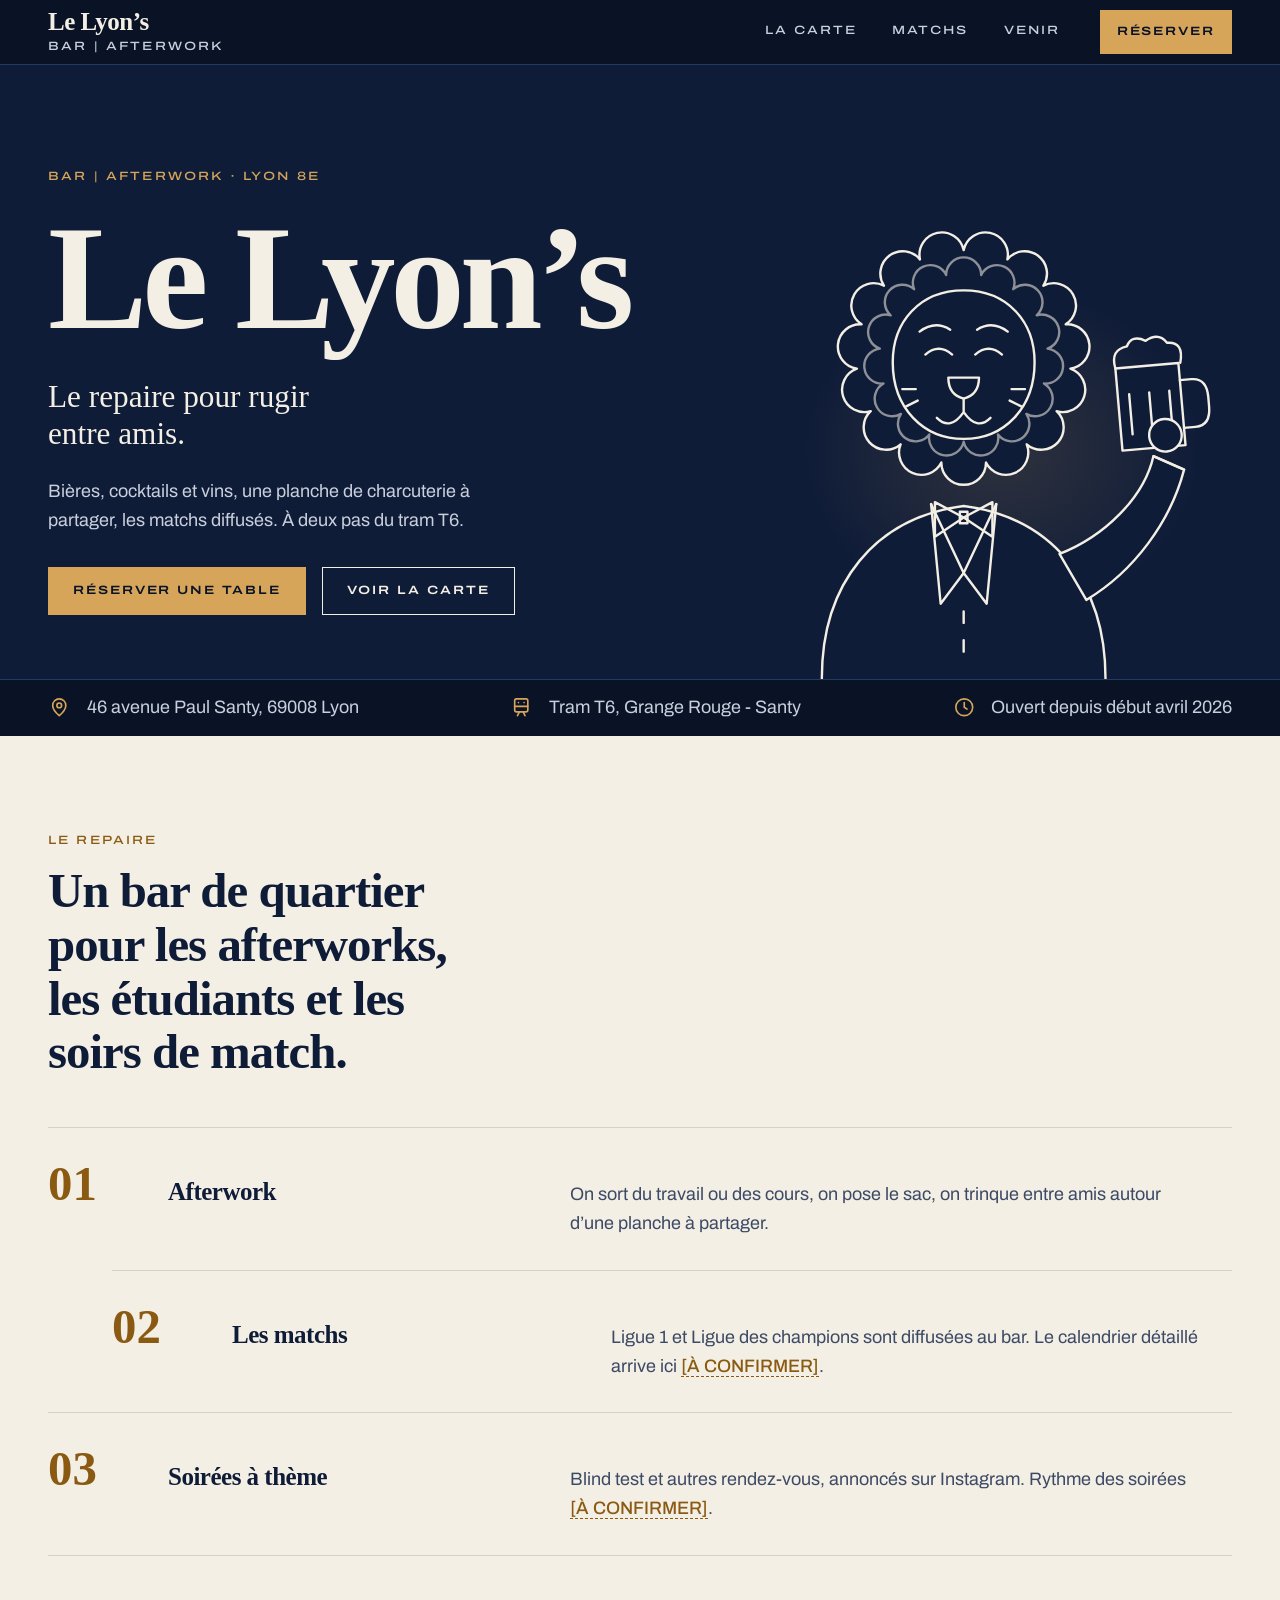
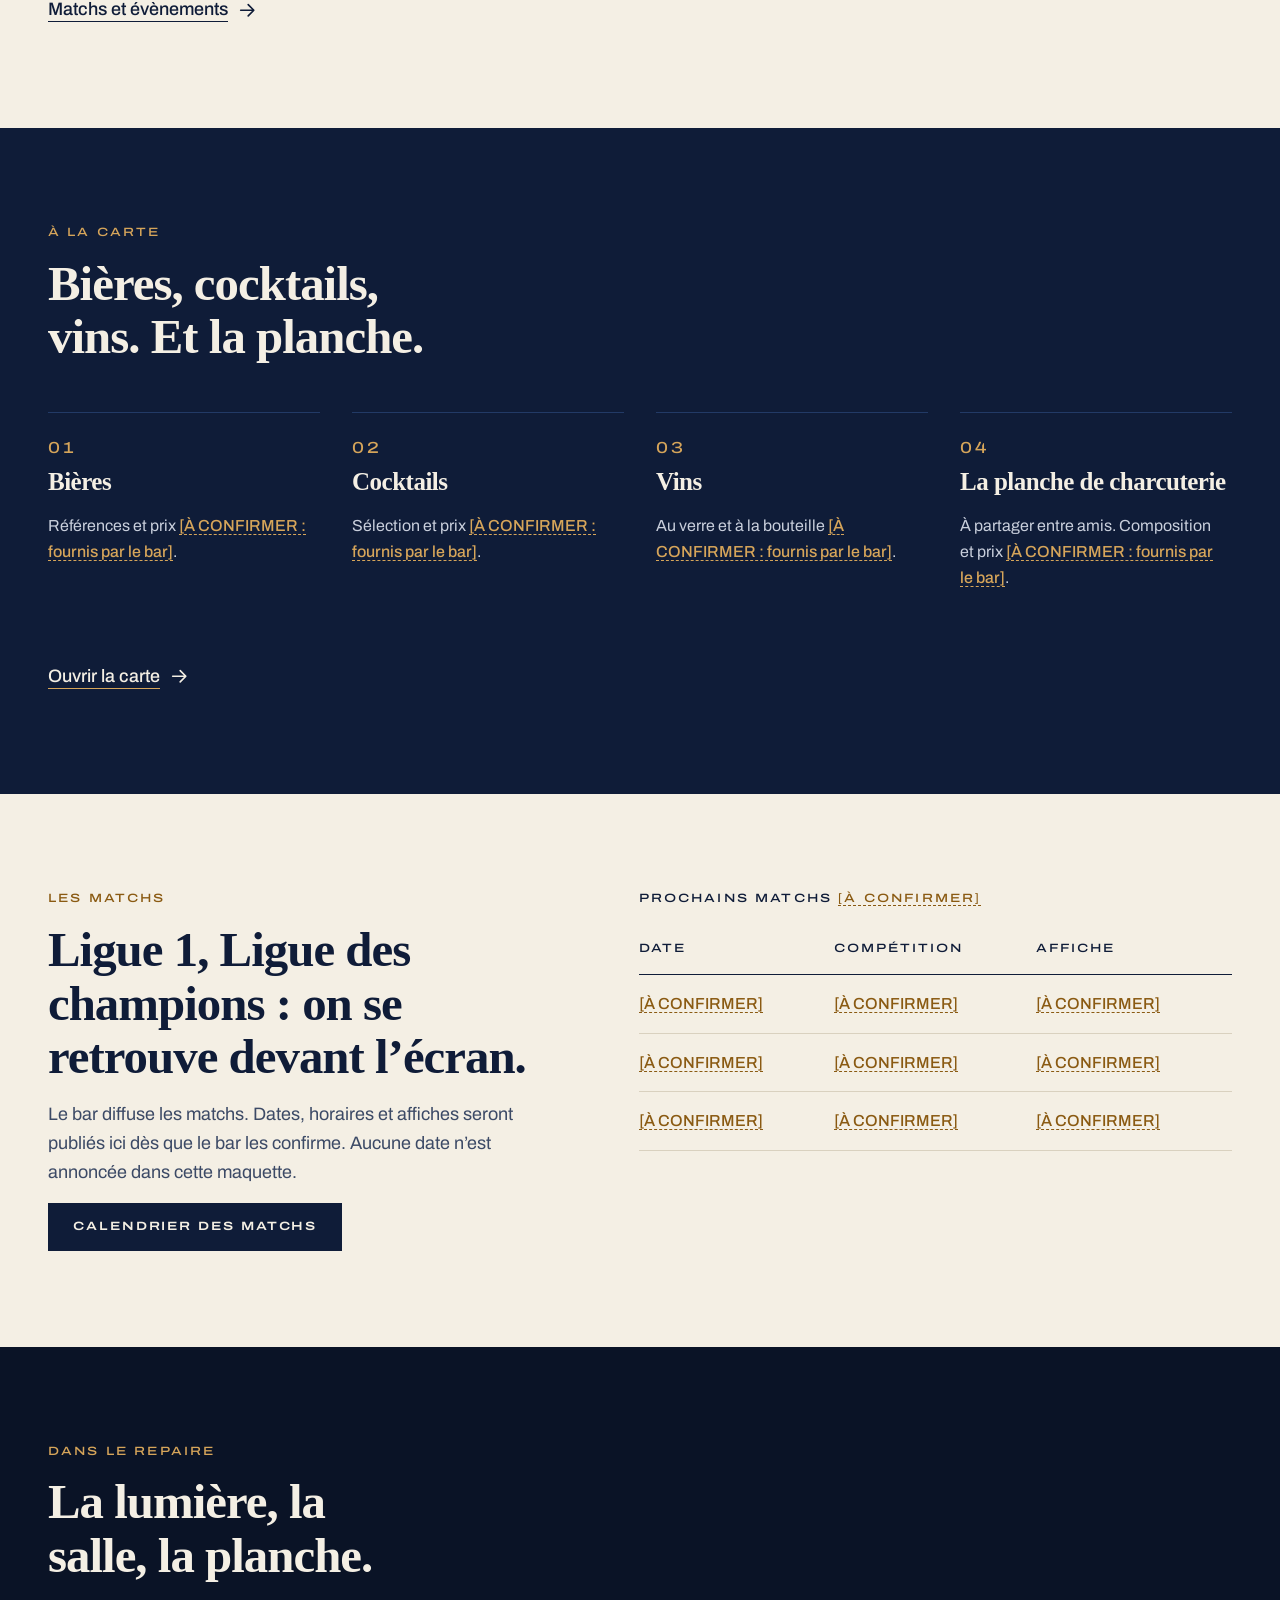
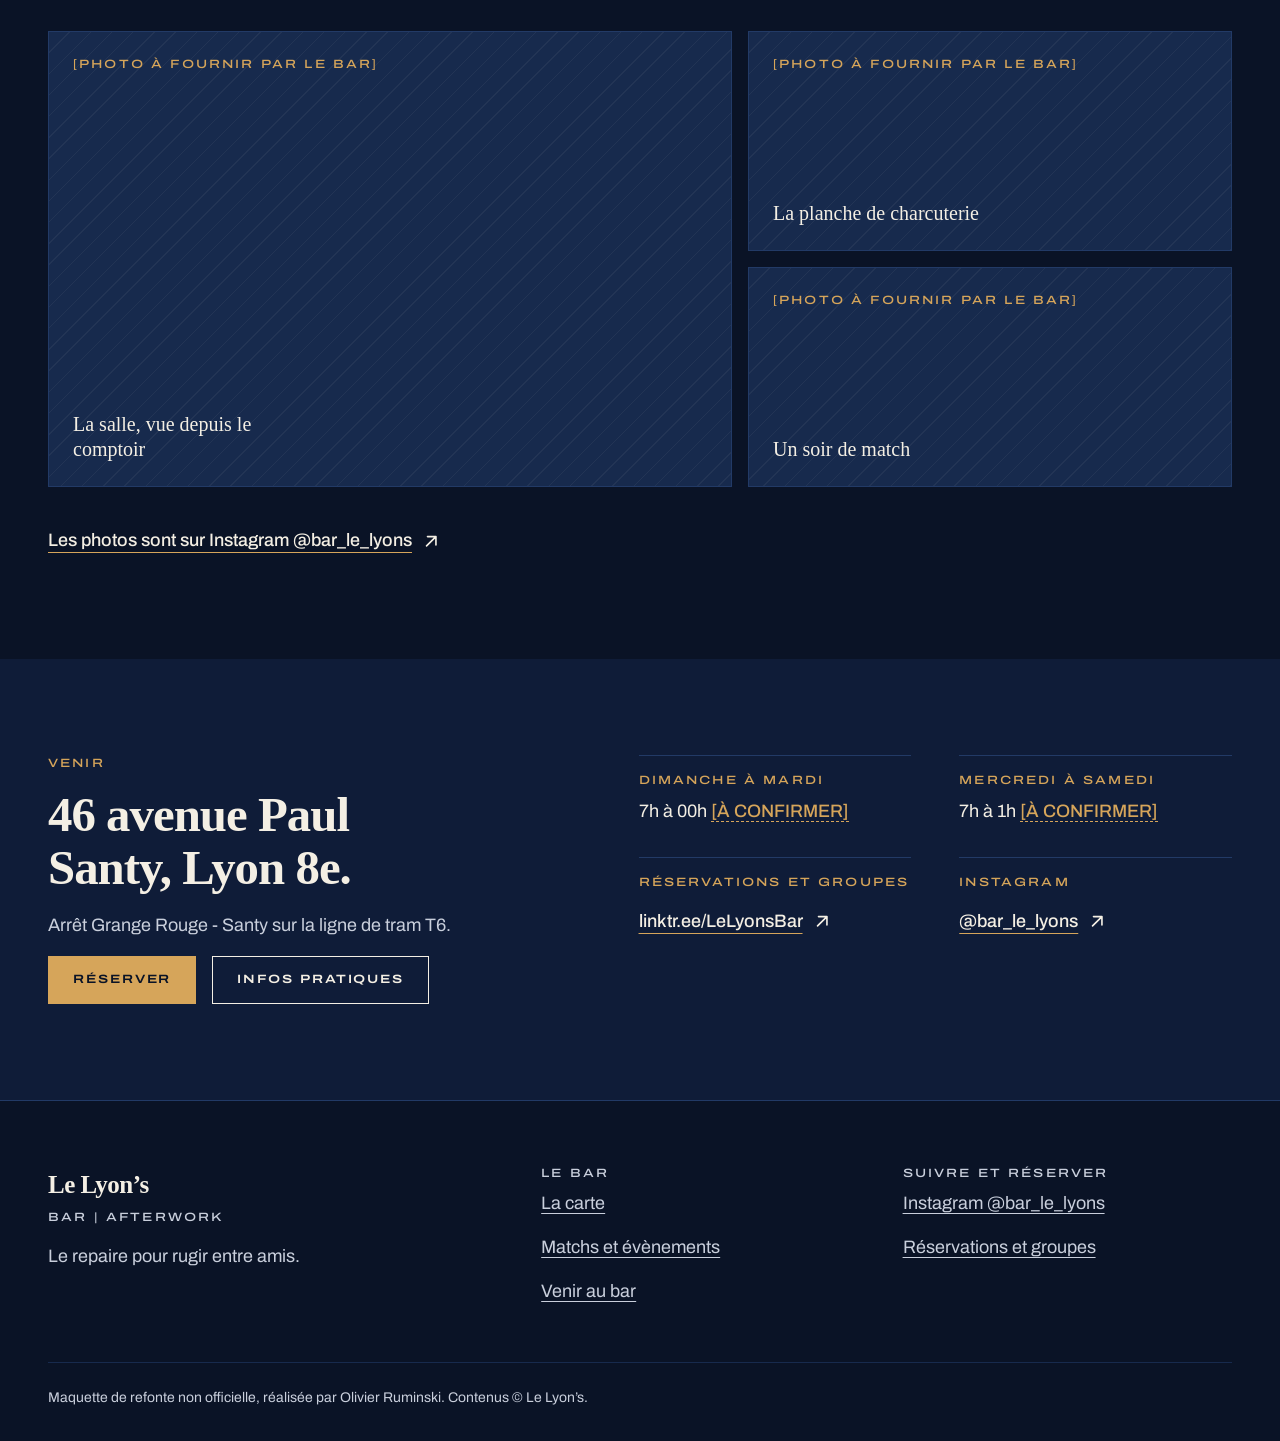
==== lelyons/index.html @ 138682af "Maquettes de refonte: Super7 et Le Lyon's Co-Authored-By: Claude Sonnet 5.5 <noreply@anthropic.com>" ====
<!doctype html>
<html lang="fr">
<head>
<meta charset="utf-8">
<meta name="viewport" content="width=device-width, initial-scale=1">
<title>Le Lyon’s, bar afterwork à Lyon 8e (maquette)</title>
<meta name="description" content="Maquette de refonte non officielle : Le Lyon’s, le repaire pour rugir entre amis. Bar afterwork, 46 avenue Paul Santy, Lyon 8e.">
<meta name="robots" content="noindex, nofollow">
<meta name="theme-color" content="#0a1326">
<link rel="icon" href="images/favicon.svg" type="image/svg+xml">
<link rel="preload" href="fonts/sourceserif4-latin.woff2" as="font" type="font/woff2" crossorigin>
<link rel="preload" href="fonts/archivo-latin.woff2" as="font" type="font/woff2" crossorigin>
<link rel="stylesheet" href="css/tokens.css">
<link rel="stylesheet" href="css/base.css">
<link rel="stylesheet" href="css/components.css">
<script>if(!window.matchMedia("(prefers-reduced-motion: reduce)").matches){document.documentElement.classList.add("js-lion")}</script>
</head>
<body>
<svg width="0" height="0" style="position:absolute" aria-hidden="true" focusable="false"><defs>
<symbol id="i-arrow" viewBox="0 0 24 24"><path d="M5 12h14M13 6l6 6-6 6"/></symbol>
<symbol id="i-ext" viewBox="0 0 24 24"><path d="M7 17 17 7M8 7h9v9"/></symbol>
<symbol id="i-pin" viewBox="0 0 24 24"><path d="M12 21s-7-6.2-7-11a7 7 0 0 1 14 0c0 4.8-7 11-7 11z"/><circle cx="12" cy="10" r="2.5"/></symbol>
<symbol id="i-clock" viewBox="0 0 24 24"><circle cx="12" cy="12" r="9"/><path d="M12 7v5l3 2"/></symbol>
<symbol id="i-tram" viewBox="0 0 24 24"><rect x="5" y="3" width="14" height="14" rx="2"/><path d="M5 11h14M8 21l2-4M16 21l-2-4M9 7h.01M15 7h.01"/></symbol>
</defs></svg>
<a class="skip" href="#contenu">Aller au contenu</a>
<header class="site-header">
  <div class="container site-header__row">
    <a class="brand" href="index.html" aria-label="Le Lyon’s, accueil">
      <span class="brand__name">Le Lyon’s</span>
      <span class="brand__tag eyebrow">Bar | Afterwork</span>
    </a>
    <nav class="nav" aria-label="Navigation principale">
      <a href="carte.html">La carte</a>
      <a href="matchs-evenements.html">Matchs</a>
      <a href="infos.html">Venir</a>
    </nav>
    <a class="btn btn--primary site-header__cta" href="https://linktr.ee/LeLyonsBar" rel="noopener noreferrer" target="_blank">Réserver<span class="sr-only"> (nouvel onglet)</span></a>
  </div>
</header>
<main id="contenu">

<section class="band hero" aria-labelledby="titre-accueil">
  <div class="container hero__grid">
    <div class="hero__copy">
      <p class="eyebrow rise">Bar | Afterwork · Lyon 8e</p>
      <h1 id="titre-accueil" class="hero__name rise" style="--d:80ms">Le Lyon’s</h1>
      <p class="hero__slogan rise" style="--d:180ms">Le repaire pour rugir entre amis.</p>
      <p class="hero__lead rise" style="--d:260ms">Bières, cocktails et vins, une planche de charcuterie à partager, les matchs diffusés. À deux pas du tram T6.</p>
      <div class="btn-row rise" style="--d:340ms">
        <a class="btn btn--primary" href="https://linktr.ee/LeLyonsBar" rel="noopener noreferrer" target="_blank">Réserver une table<span class="sr-only"> (nouvel onglet)</span></a>
        <a class="btn btn--ghost" href="carte.html">Voir la carte</a>
      </div>
    </div>
    <div class="hero__art">
      <svg data-lion-anim class="lion" viewBox="0 0 480 540" role="img" aria-label="Illustration au trait : un lion en costume levant une chope. Emplacement provisoire en attendant le logo officiel du bar." xmlns="http://www.w3.org/2000/svg" fill="none" stroke="currentColor" stroke-width="2.5" stroke-linecap="round" stroke-linejoin="round">
  
  <g class="lion-body">
    <path class="ln fill" pathLength="1" d="M52 540 C52 440 108 372 200 360 C292 372 348 440 348 540"/>
    <path class="ln" pathLength="1" d="M166 358 L200 430 L234 358"/>
    <path class="ln" pathLength="1" d="M166 358 L176 462 L200 430 M234 358 L224 462 L200 430"/>
    <path class="ln" pathLength="1" d="M200 372 L170 356 L170 392 Z M200 372 L230 356 L230 392 Z"/>
    <path class="ln" pathLength="1" d="M196 366 h8 v12 h-8 z"/>
    <path class="ln" pathLength="1" d="M200 470 v12 M200 500 v12"/>
  </g>
  <g class="lion-head">
    <path class="ln fill" pathLength="1" d="M200.0 93.0 A23.3 23.3 0 0 1 245.6 102.7 A23.3 23.3 0 0 1 283.2 130.1 A23.3 23.3 0 0 1 306.5 170.4 A23.3 23.3 0 0 1 311.4 216.7 A23.3 23.3 0 0 1 297.0 261.0 A23.3 23.3 0 0 1 265.8 295.6 A23.3 23.3 0 0 1 223.3 314.6 A23.3 23.3 0 0 1 176.7 314.6 A23.3 23.3 0 0 1 134.2 295.6 A23.3 23.3 0 0 1 103.0 261.0 A23.3 23.3 0 0 1 88.6 216.7 A23.3 23.3 0 0 1 93.5 170.4 A23.3 23.3 0 0 1 116.8 130.1 A23.3 23.3 0 0 1 154.4 102.7 A23.3 23.3 0 0 1 200.0 93.0Z"/>
    <path class="ln soft" pathLength="1" d="M218.3 118.9 A18.3 18.3 0 0 1 251.7 133.8 A18.3 18.3 0 0 1 276.2 161.0 A18.3 18.3 0 0 1 287.5 195.8 A18.3 18.3 0 0 1 283.7 232.2 A18.3 18.3 0 0 1 265.4 263.9 A18.3 18.3 0 0 1 235.8 285.4 A18.3 18.3 0 0 1 200.0 293.0 A18.3 18.3 0 0 1 164.2 285.4 A18.3 18.3 0 0 1 134.6 263.9 A18.3 18.3 0 0 1 116.3 232.2 A18.3 18.3 0 0 1 112.5 195.8 A18.3 18.3 0 0 1 123.8 161.0 A18.3 18.3 0 0 1 148.3 133.8 A18.3 18.3 0 0 1 181.7 118.9 A18.3 18.3 0 0 1 218.3 118.9Z"/>
    <path class="ln fill" pathLength="1" d="M200 135 C246 135 274 168 274 210 C274 258 242 290 200 290 C158 290 126 258 126 210 C126 168 154 135 200 135 Z"/>
    <path class="ln" pathLength="1" d="M154 178 q16 -12 32 -2 M246 178 q-16 -12 -32 -2"/>
    <path class="ln" pathLength="1" d="M160 202 q14 -12 28 0 M212 202 q14 -12 28 0"/>
    <path class="ln" pathLength="1" d="M184 226 h32 q0 18 -16 22 q-16 -4 -16 -22 z"/>
    <path class="ln" pathLength="1" d="M200 248 v14 M172 268 q14 14 28 -6 q14 20 28 6"/>
    <path class="ln" pathLength="1" d="M150 238 h-14 M152 250 l-12 6 M250 238 h14 M248 250 l12 6"/>
  </g>
  <g class="lion-arm">
    <path class="ln fill" pathLength="1" d="M300 410 C346 392 388 352 398 308 L430 322 C416 376 378 428 328 458 Z"/>
    <path class="ln" pathLength="1" d="M398 308 L430 322"/>
    <g class="lion-mug"><g transform="translate(0 30)">
      <path class="ln fill" pathLength="1" d="M368 196 h66 v86 h-66 z"/>
      <path class="ln" pathLength="1" d="M434 214 h12 q16 0 16 20 v10 q0 20 -16 20 h-12"/>
      <path class="ln" pathLength="1" d="M368 196 q-4 -20 14 -22 q6 -12 20 -4 q14 -8 22 4 q18 0 12 22"/>
      <path class="ln" pathLength="1" d="M380 224 v42 M401 224 v42 M422 224 v42"/>
      <path class="ln fill" pathLength="1" d="M397 270 a17 17 0 1 1 34 0 a17 17 0 1 1 -34 0 Z"/>
    </g></g>
  </g>
</svg>
    </div>
  </div>
  <div class="hero__strip">
    <div class="container">
      <ul>
        <li><svg class="icon" aria-hidden="true" focusable="false"><use href="#i-pin"/></svg><span>46 avenue Paul Santy, 69008 Lyon</span></li>
        <li><svg class="icon" aria-hidden="true" focusable="false"><use href="#i-tram"/></svg><span>Tram T6, Grange Rouge - Santy</span></li>
        <li><svg class="icon" aria-hidden="true" focusable="false"><use href="#i-clock"/></svg><span>Ouvert depuis début avril 2026</span></li>
      </ul>
    </div>
  </div>
</section>

<section class="band band--light" aria-labelledby="titre-repaire">
  <div class="container">
    <div class="section-head" data-reveal>
      <p class="eyebrow">Le repaire</p>
      <h2 id="titre-repaire">Un bar de quartier pour les afterworks, les étudiants et les soirs de match.</h2>
    </div>
    <ol class="moments">
      <li data-reveal>
        <span class="moments__n" aria-hidden="true">01</span>
        <h3>Afterwork</h3>
        <p class="soft">On sort du travail ou des cours, on pose le sac, on trinque entre amis autour d’une planche à partager.</p>
      </li>
      <li data-reveal>
        <span class="moments__n" aria-hidden="true">02</span>
        <h3>Les matchs</h3>
        <p class="soft">Ligue 1 et Ligue des champions sont diffusées au bar. Le calendrier détaillé arrive ici <mark class="tbc">[À CONFIRMER]</mark>.</p>
      </li>
      <li data-reveal>
        <span class="moments__n" aria-hidden="true">03</span>
        <h3>Soirées à thème</h3>
        <p class="soft">Blind test et autres rendez-vous, annoncés sur Instagram. Rythme des soirées <mark class="tbc">[À CONFIRMER]</mark>.</p>
      </li>
    </ol>
    <p style="margin-top:32px" data-reveal><a class="link-arrow" href="matchs-evenements.html">Matchs et évènements <svg class="icon" aria-hidden="true" focusable="false"><use href="#i-arrow"/></svg></a></p>
  </div>
</section>

<section class="band band--dark" aria-labelledby="titre-carte">
  <div class="container">
    <div class="section-head" data-reveal>
      <p class="eyebrow">À la carte</p>
      <h2 id="titre-carte">Bières, cocktails, vins. Et la planche.</h2>
    </div>
    <div class="cols">
      <article data-reveal><p class="eyebrow">01</p><h3>Bières</h3><p>Références et prix <mark class="tbc">[À CONFIRMER : fournis par le bar]</mark>.</p></article>
      <article data-reveal><p class="eyebrow">02</p><h3>Cocktails</h3><p>Sélection et prix <mark class="tbc">[À CONFIRMER : fournis par le bar]</mark>.</p></article>
      <article data-reveal><p class="eyebrow">03</p><h3>Vins</h3><p>Au verre et à la bouteille <mark class="tbc">[À CONFIRMER : fournis par le bar]</mark>.</p></article>
      <article data-reveal><p class="eyebrow">04</p><h3>La planche de charcuterie</h3><p>À partager entre amis. Composition et prix <mark class="tbc">[À CONFIRMER : fournis par le bar]</mark>.</p></article>
    </div>
    <p style="margin-top:32px" data-reveal><a class="link-arrow" href="carte.html">Ouvrir la carte <svg class="icon" aria-hidden="true" focusable="false"><use href="#i-arrow"/></svg></a></p>
  </div>
</section>

<section class="band band--light" aria-labelledby="titre-matchs">
  <div class="container split">
    <div class="section-head" data-reveal style="margin-bottom:0">
      <p class="eyebrow">Les matchs</p>
      <h2 id="titre-matchs">Ligue 1, Ligue des champions : on se retrouve devant l’écran.</h2>
      <p class="soft">Le bar diffuse les matchs. Dates, horaires et affiches seront publiés ici dès que le bar les confirme. Aucune date n’est annoncée dans cette maquette.</p>
      <div class="btn-row"><a class="btn btn--primary" href="matchs-evenements.html">Calendrier des matchs</a></div>
    </div>
    <div class="table-wrap" data-reveal>
      <table class="sched">
        <caption class="eyebrow">Prochains matchs <mark class="tbc">[À CONFIRMER]</mark></caption>
        <thead><tr><th scope="col">Date</th><th scope="col">Compétition</th><th scope="col">Affiche</th></tr></thead>
        <tbody>
          <tr><td data-label="Date"><mark class="tbc">[À CONFIRMER]</mark></td><td data-label="Compétition"><mark class="tbc">[À CONFIRMER]</mark></td><td data-label="Affiche"><mark class="tbc">[À CONFIRMER]</mark></td></tr>
          <tr><td data-label="Date"><mark class="tbc">[À CONFIRMER]</mark></td><td data-label="Compétition"><mark class="tbc">[À CONFIRMER]</mark></td><td data-label="Affiche"><mark class="tbc">[À CONFIRMER]</mark></td></tr>
          <tr><td data-label="Date"><mark class="tbc">[À CONFIRMER]</mark></td><td data-label="Compétition"><mark class="tbc">[À CONFIRMER]</mark></td><td data-label="Affiche"><mark class="tbc">[À CONFIRMER]</mark></td></tr>
        </tbody>
      </table>
    </div>
  </div>
</section>

<section class="band band--deep" aria-labelledby="titre-photos">
  <div class="container">
    <div class="section-head" data-reveal>
      <p class="eyebrow">Dans le repaire</p>
      <h2 id="titre-photos">La lumière, la salle, la planche.</h2>
    </div>
    <div class="mosaic">
      <figure class="ph ph--tall" data-reveal><p class="ph__tag eyebrow">[PHOTO À FOURNIR PAR LE BAR]</p><figcaption>La salle, vue depuis le comptoir</figcaption></figure>
      <figure class="ph" data-reveal><p class="ph__tag eyebrow">[PHOTO À FOURNIR PAR LE BAR]</p><figcaption>La planche de charcuterie</figcaption></figure>
      <figure class="ph" data-reveal><p class="ph__tag eyebrow">[PHOTO À FOURNIR PAR LE BAR]</p><figcaption>Un soir de match</figcaption></figure>
    </div>
    <p style="margin-top:32px" data-reveal><a class="link-arrow" href="https://www.instagram.com/bar_le_lyons/" rel="noopener noreferrer" target="_blank">Les photos sont sur Instagram @bar_le_lyons <svg class="icon" aria-hidden="true" focusable="false"><use href="#i-ext"/></svg><span class="sr-only"> (nouvel onglet)</span></a></p>
  </div>
</section>

<section class="band band--dark" aria-labelledby="titre-venir">
  <div class="container split">
    <div class="section-head" data-reveal style="margin-bottom:0">
      <p class="eyebrow">Venir</p>
      <h2 id="titre-venir">46 avenue Paul Santy, Lyon 8e.</h2>
      <p class="soft">Arrêt Grange Rouge - Santy sur la ligne de tram T6.</p>
      <div class="btn-row">
        <a class="btn btn--primary" href="https://linktr.ee/LeLyonsBar" rel="noopener noreferrer" target="_blank">Réserver<span class="sr-only"> (nouvel onglet)</span></a>
        <a class="btn btn--ghost" href="infos.html">Infos pratiques</a>
      </div>
    </div>
    <dl class="facts" data-reveal>
      <div><dt class="eyebrow">Dimanche à mardi</dt><dd>7h à 00h <mark class="tbc">[À CONFIRMER]</mark></dd></div>
      <div><dt class="eyebrow">Mercredi à samedi</dt><dd>7h à 1h <mark class="tbc">[À CONFIRMER]</mark></dd></div>
      <div><dt class="eyebrow">Réservations et groupes</dt><dd><a class="link-arrow" href="https://linktr.ee/LeLyonsBar" rel="noopener noreferrer" target="_blank">linktr.ee/LeLyonsBar <svg class="icon" aria-hidden="true" focusable="false"><use href="#i-ext"/></svg><span class="sr-only"> (nouvel onglet)</span></a></dd></div>
      <div><dt class="eyebrow">Instagram</dt><dd><a class="link-arrow" href="https://www.instagram.com/bar_le_lyons/" rel="noopener noreferrer" target="_blank">@bar_le_lyons <svg class="icon" aria-hidden="true" focusable="false"><use href="#i-ext"/></svg><span class="sr-only"> (nouvel onglet)</span></a></dd></div>
    </dl>
  </div>
</section>
</main>
<footer class="site-footer">
  <div class="container">
    <div class="site-footer__grid">
      <div>
        <p class="brand__name">Le Lyon’s</p>
        <p class="eyebrow brand__tag">Bar | Afterwork</p>
        <p style="margin-top:16px">Le repaire pour rugir entre amis.</p>
      </div>
      <div>
        <p class="eyebrow">Le bar</p>
        <ul>
          <li><a href="carte.html">La carte</a></li>
          <li><a href="matchs-evenements.html">Matchs et évènements</a></li>
          <li><a href="infos.html">Venir au bar</a></li>
        </ul>
      </div>
      <div>
        <p class="eyebrow">Suivre et réserver</p>
        <ul>
          <li><a href="https://www.instagram.com/bar_le_lyons/" rel="noopener noreferrer" target="_blank">Instagram @bar_le_lyons<span class="sr-only"> (nouvel onglet)</span></a></li>
          <li><a href="https://linktr.ee/LeLyonsBar" rel="noopener noreferrer" target="_blank">Réservations et groupes<span class="sr-only"> (nouvel onglet)</span></a></li>
        </ul>
      </div>
    </div>
    <p class="site-footer__mention">Maquette de refonte non officielle, réalisée par Olivier Ruminski. Contenus © Le Lyon’s.</p>
  </div>
</footer>
<script src="https://cdn.jsdelivr.net/npm/gsap@3.15/dist/gsap.min.js"></script>
<script src="js/main.js" defer></script>
</body>
</html>
---- lelyons/css/tokens.css ----
/* Tokens Le Lyon's. Voir DIRECTION.md. */

@font-face {
  font-family: "Archivo";
  src: url("../fonts/archivo-latin.woff2") format("woff2");
  font-weight: 400 900;
  font-stretch: 62% 125%;
  font-style: normal;
  font-display: swap;
  unicode-range: U+0000-00FF, U+0131, U+0152-0153, U+02BB-02BC, U+02C6, U+02DA, U+02DC, U+0304, U+0308, U+0329, U+2000-206F, U+20AC, U+2122, U+2191, U+2193, U+2212, U+2215, U+FEFF, U+FFFD;
}
@font-face {
  font-family: "Source Serif 4";
  src: url("../fonts/sourceserif4-latin.woff2") format("woff2");
  font-weight: 400 600;
  font-style: normal;
  font-display: swap;
  unicode-range: U+0000-00FF, U+0131, U+0152-0153, U+02BB-02BC, U+02C6, U+02DA, U+02DC, U+0304, U+0308, U+0329, U+2000-206F, U+20AC, U+2122, U+2191, U+2193, U+2212, U+2215, U+FEFF, U+FFFD;
}

:root {
  /* Couleurs */
  --navy-950: #0a1326;
  --navy-900: #0f1c38;
  --navy-800: #172a4d;
  --navy-700: #223a66;
  --cream: #f4efe4;
  --cream-dim: #c9cfdc;
  --cream-line: #d9d1bf;
  --brass: #d6a55a;
  --brass-ink: #8a5a12;
  --ink-soft: #3c4a66;

  /* Rôles */
  --bg-dark: var(--navy-900);
  --bg-light: var(--cream);
  --on-dark: var(--cream);
  --on-dark-soft: var(--cream-dim);
  --on-light: var(--navy-900);
  --on-light-soft: var(--ink-soft);

  /* Polices */
  --font-display: "Source Serif 4", "Iowan Old Style", "Palatino Linotype", Georgia, serif;
  --font-body: "Archivo", "Segoe UI", Helvetica, Arial, sans-serif;

  /* Échelle typographique (ratio 1,25) */
  --text-xs: 0.75rem;
  --text-sm: 0.875rem;
  --text-base: 1rem;
  --text-md: 1.125rem;
  --text-lg: 1.25rem;
  --text-xl: 1.5625rem;
  --text-2xl: 1.953rem;
  --text-3xl: clamp(1.953rem, 1.4rem + 2.4vw, 3.052rem);
  --text-4xl: clamp(2.441rem, 1.5rem + 4vw, 4.768rem);
  --text-hero: clamp(3.815rem, 1.2rem + 11.5vw, 9.313rem);

  /* Espacements */
  --space-1: 4px;
  --space-2: 8px;
  --space-3: 16px;
  --space-4: 24px;
  --space-5: 32px;
  --space-6: 48px;
  --space-7: 64px;
  --space-8: 96px;
  --space-9: 128px;
  --gutter: clamp(16px, 5vw, 48px);
  --measure: 62ch;
  --container: 1200px;

  /* Formes : tout carré */
  --radius: 0;
  --line: 1px;
  --shadow: 0 8px 24px rgb(10 19 38 / 0.18);

  /* Mouvement */
  --ease-out: cubic-bezier(0.23, 1, 0.32, 1);
  --ease-in-out: cubic-bezier(0.77, 0, 0.175, 1);
  --dur-micro: 120ms;
  --dur-short: 200ms;
  --dur-medium: 500ms;
  --dur-long: 700ms;
}
---- lelyons/css/base.css ----
/* Base : reset, typographie, structure */

*, *::before, *::after { box-sizing: border-box; }
html { -webkit-text-size-adjust: 100%; text-size-adjust: 100%; scroll-padding-top: var(--space-8); }
body {
  margin: 0;
  background: var(--bg-dark);
  color: var(--on-dark);
  font-family: var(--font-body);
  font-size: var(--text-md);
  line-height: 1.6;
  font-weight: 400;
  -webkit-font-smoothing: antialiased;
  text-rendering: optimizeLegibility;
  overflow-x: clip;
}
img, svg { display: block; max-width: 100%; }
h1, h2, h3, p, ul, ol, dl, dd, figure { margin: 0; }
ul, ol { padding: 0; list-style: none; }

h1, h2, h3, .display {
  font-family: var(--font-display);
  font-weight: 600;
  letter-spacing: -0.02em;
  line-height: 1.1;
  text-wrap: balance;
}
h1 { font-size: var(--text-4xl); }
h2 { font-size: var(--text-3xl); }
h3 { font-size: var(--text-xl); line-height: 1.2; }
p { max-width: var(--measure); text-wrap: pretty; }

a { color: inherit; text-decoration-thickness: 1px; text-underline-offset: 0.2em; }

::selection { background: var(--brass); color: var(--navy-950); }

/* Étiquette en capitales espacées (rappel du logo) */
.eyebrow {
  font-family: var(--font-body);
  font-size: var(--text-xs);
  font-weight: 500;
  font-stretch: 125%;
  letter-spacing: 0.18em;
  text-transform: uppercase;
  line-height: 1.4;
}

:focus-visible {
  outline: 2px solid var(--brass);
  outline-offset: 3px;
}
.band--light :focus-visible { outline-color: var(--navy-700); }

.skip {
  position: absolute;
  left: var(--space-3);
  top: -100px;
  z-index: 100;
  padding: var(--space-2) var(--space-3);
  background: var(--brass);
  color: var(--navy-950);
  font-weight: 600;
}
.skip:focus { top: var(--space-3); }

.container {
  width: 100%;
  max-width: calc(var(--container) + 2 * var(--gutter));
  margin-inline: auto;
  padding-inline: var(--gutter);
}

.sr-only {
  position: absolute; width: 1px; height: 1px; margin: -1px; padding: 0;
  overflow: hidden; clip: rect(0 0 0 0); white-space: nowrap; border: 0;
}

/* Bandes alternées sombre / claire */
.band { padding-block: var(--space-8); position: relative; }
.band--dark { background: var(--bg-dark); color: var(--on-dark); }
.band--deep { background: var(--navy-950); color: var(--on-dark); }
.band--light { background: var(--bg-light); color: var(--on-light); }
.band--light .soft { color: var(--on-light-soft); }
.band--dark .soft, .band--deep .soft { color: var(--on-dark-soft); }

@media (max-width: 767px) {
  .band { padding-block: var(--space-7); }
}

/* Mouvement : état initial uniquement si le script a confirmé qu'il peut animer */
.js-anim [data-reveal] {
  opacity: 0;
  transform: translateY(16px);
  transition: opacity var(--dur-medium) var(--ease-out), transform var(--dur-medium) var(--ease-out);
  transition-delay: var(--d, 0ms);
}
.js-anim [data-reveal].is-in { opacity: 1; transform: none; }

@media (prefers-reduced-motion: reduce) {
  *, *::before, *::after {
    animation: none !important;
    transition: none !important;
    scroll-behavior: auto !important;
  }
  .js-anim [data-reveal] { opacity: 1; transform: none; }
}
---- lelyons/css/components.css ----
/* Composants */

/* ---------- Icônes (jeu unique, tracé 1,75, dessiné pour la maquette) ---------- */
.icon {
  width: 1.25em; height: 1.25em; flex: none;
  fill: none; stroke: currentColor; stroke-width: 1.75;
  stroke-linecap: round; stroke-linejoin: round;
}

/* ---------- En-tête ---------- */
.site-header {
  position: sticky; top: 0; z-index: 50;
  background: var(--navy-950);
  border-bottom: var(--line) solid var(--navy-700);
}
.site-header__row {
  display: flex; flex-wrap: wrap; align-items: center;
  justify-content: space-between; gap: var(--space-2) var(--space-4);
  padding-block: var(--space-2);
}
.brand {
  display: inline-flex; flex-direction: column; justify-content: center;
  min-height: 48px; text-decoration: none; line-height: 1;
}
.brand__name { font-family: var(--font-display); font-weight: 600; font-size: var(--text-xl); letter-spacing: -0.02em; }
.brand__tag { margin-top: var(--space-1); color: var(--on-dark-soft); }
.nav { display: flex; gap: var(--space-1); order: 3; width: 100%; border-top: var(--line) solid var(--navy-800); }
.nav a {
  display: inline-flex; align-items: center; min-height: 44px; padding-inline: var(--space-3);
  text-decoration: none; color: var(--on-dark-soft);
  font-size: var(--text-xs); font-weight: 500; font-stretch: 125%;
  letter-spacing: 0.16em; text-transform: uppercase;
  border-bottom: 2px solid transparent;
  transition: color var(--dur-micro) ease, border-color var(--dur-micro) ease;
}
.nav a:first-child { padding-left: 0; }
.nav a[aria-current="page"] { color: var(--cream); border-bottom-color: var(--brass); }
@media (hover: hover) and (pointer: fine) {
  .nav a:hover { color: var(--cream); border-bottom-color: var(--brass); }
}
@media (min-width: 768px) {
  .nav { order: 0; width: auto; border-top: 0; margin-left: auto; }
  .nav a:first-child { padding-left: var(--space-3); }
  .site-header__cta { order: 4; }
}

/* ---------- Boutons ---------- */
.btn {
  display: inline-flex; align-items: center; justify-content: center; gap: var(--space-2);
  min-height: 48px; padding: 0 var(--space-4);
  font-family: var(--font-body); font-size: var(--text-xs); font-weight: 600;
  font-stretch: 125%; letter-spacing: 0.16em; text-transform: uppercase; text-decoration: none;
  border: var(--line) solid currentColor; border-radius: var(--radius);
  background: transparent; color: inherit; cursor: pointer;
  transition: background-color var(--dur-short) ease, color var(--dur-short) ease,
              border-color var(--dur-short) ease, transform var(--dur-micro) ease-out;
}
.btn:active { transform: scale(0.97); }
.btn--primary { background: var(--brass); border-color: var(--brass); color: var(--navy-950); }
.band--light .btn--primary { background: var(--navy-900); border-color: var(--navy-900); color: var(--cream); }
@media (hover: hover) and (pointer: fine) {
  .btn--primary:hover { background: var(--cream); border-color: var(--cream); color: var(--navy-950); }
  .band--light .btn--primary:hover { background: var(--navy-700); border-color: var(--navy-700); color: var(--cream); }
  .btn--ghost:hover { background: var(--cream); border-color: var(--cream); color: var(--navy-950); }
  .band--light .btn--ghost:hover { background: var(--navy-900); border-color: var(--navy-900); color: var(--cream); }
}
.btn-row { display: flex; flex-wrap: wrap; gap: var(--space-3); }
.site-header .btn { min-height: 44px; padding-inline: var(--space-3); }

.link-arrow {
  display: inline-flex; align-items: center; gap: var(--space-2); min-height: 44px;
  font-weight: 500; text-decoration: underline; text-decoration-color: var(--brass);
  text-underline-offset: 0.35em; text-decoration-thickness: 1px;
}
.band--light .link-arrow { text-decoration-color: var(--navy-900); }
.link-arrow .icon { transition: transform var(--dur-short) var(--ease-out); }
@media (hover: hover) and (pointer: fine) {
  .link-arrow:hover .icon { transform: translateX(4px); }
}

/* ---------- Placeholders ---------- */
.tbc {
  background: none; color: var(--brass); font-weight: 500;
  border-bottom: 1px dashed currentColor; white-space: normal;
}
.band--light .tbc { color: var(--brass-ink); }

/* ---------- Héros ---------- */
.hero { padding-block: var(--space-7) 0; overflow: hidden; }
.hero__grid { display: grid; gap: var(--space-5); align-items: end; }
.hero__copy { padding-bottom: var(--space-7); position: relative; z-index: 2; }
.hero .eyebrow { color: var(--brass); }
.hero__name {
  font-size: var(--text-hero); line-height: 0.92; letter-spacing: -0.035em;
  margin-top: var(--space-4); white-space: nowrap;
}
.hero__slogan {
  font-family: var(--font-display); font-size: var(--text-2xl); font-weight: 400;
  line-height: 1.2; margin-top: var(--space-5); max-width: 18ch;
}
.hero__lead { margin-top: var(--space-4); color: var(--on-dark-soft); max-width: 46ch; }
.hero .btn-row { margin-top: var(--space-5); }
.hero__art { position: relative; justify-self: end; width: min(100%, 460px); margin-right: calc(var(--space-3) * -1); }
.lion { color: var(--cream); width: 100%; height: auto; overflow: visible; }
.lion .fill { fill: var(--navy-900); }
.lion .soft { opacity: 0.55; }
.hero__art::before {
  content: ""; position: absolute; inset: 12% -10% 0 -10%; z-index: -1;
  background: radial-gradient(closest-side, rgb(214 165 90 / 0.16), transparent 72%);
}
.lion-note { margin-top: var(--space-2); color: var(--on-dark-soft); text-align: right; }

.hero__strip { border-top: var(--line) solid var(--navy-700); background: var(--navy-950); position: relative; z-index: 3; }
.hero__strip ul { display: grid; gap: 0; }
.hero__strip li {
  display: flex; align-items: center; gap: var(--space-3); min-height: 56px;
  padding-block: var(--space-2); border-bottom: var(--line) solid var(--navy-800); color: var(--on-dark-soft);
}
.hero__strip li:last-child { border-bottom: 0; }
.hero__strip .icon { color: var(--brass); }

@media (min-width: 900px) {
  .hero { padding-block-start: var(--space-8); }
  .hero__grid { grid-template-columns: 1.35fr 1fr; }
  .hero__name { margin-right: -12vw; position: relative; z-index: 3; }
  .hero__strip ul { grid-template-columns: repeat(3, auto); justify-content: space-between; }
  .hero__strip li { border-bottom: 0; }
  .hero__art { align-self: end; margin-right: 0; }
}
@media (max-width: 899px) {
  .hero__copy { padding-bottom: var(--space-5); }
  .hero__art { width: min(86%, 380px); }
}

/* Entrée du héros : CSS pur, visible même si l'animation ne tourne pas */
@keyframes rise { from { opacity: 0; transform: translateY(14px); } to { opacity: 1; transform: none; } }
.rise { animation: rise var(--dur-long) var(--ease-out) backwards; animation-delay: var(--d, 0ms); }

/* ---------- Sections de contenu ---------- */
.section-head { display: grid; gap: var(--space-3); margin-bottom: var(--space-6); }
.section-head .eyebrow { color: var(--brass); }
.band--light .section-head .eyebrow { color: var(--brass-ink); }
.section-head h2 { max-width: 20ch; }

.moments li {
  display: grid; gap: var(--space-2) var(--space-4); align-items: baseline;
  padding-block: var(--space-5); border-top: var(--line) solid var(--cream-line);
}
.moments li:last-child { border-bottom: var(--line) solid var(--cream-line); }
.moments__n { font-family: var(--font-display); font-size: var(--text-3xl); font-weight: 600; color: var(--brass-ink); line-height: 1; }
.moments h3 { font-size: var(--text-xl); }
@media (min-width: 768px) {
  .moments li { grid-template-columns: 96px minmax(180px, 0.8fr) 1.4fr; }
  .moments li:nth-child(2) { margin-left: var(--space-7); }
}

.cols { display: grid; gap: 0; }
.cols > * { padding: var(--space-4) 0 var(--space-5); border-top: var(--line) solid var(--navy-700); }
.cols h3 { margin-block: var(--space-2) var(--space-3); }
.cols p { color: var(--on-dark-soft); font-size: var(--text-base); }
.cols .eyebrow { color: var(--brass); }
@media (min-width: 640px) { .cols { grid-template-columns: repeat(2, 1fr); column-gap: var(--space-5); } }
@media (min-width: 1000px) { .cols { grid-template-columns: repeat(4, 1fr); } }

/* Tableau (calendrier, horaires) */
.table-wrap { overflow-x: auto; }
.sched { width: 100%; border-collapse: collapse; font-size: var(--text-base); }
.sched caption { text-align: left; padding-bottom: var(--space-3); }
.sched th, .sched td { text-align: left; padding: var(--space-3) var(--space-3) var(--space-3) 0; vertical-align: top; }
.sched thead th {
  font-size: var(--text-xs); font-weight: 500; font-stretch: 125%; letter-spacing: 0.16em; text-transform: uppercase;
  border-bottom: var(--line) solid currentColor;
}
.sched tbody tr { border-bottom: var(--line) solid var(--cream-line); }
.band--dark .sched tbody tr, .band--deep .sched tbody tr { border-bottom-color: var(--navy-700); }
.sched tbody th { font-weight: 500; }
@media (max-width: 719px) {
  .sched thead { position: absolute; width: 1px; height: 1px; overflow: hidden; clip: rect(0 0 0 0); }
  .sched tr, .sched td, .sched tbody th { display: block; }
  .sched tbody tr { padding-block: var(--space-3); }
  .sched td, .sched tbody th { padding: var(--space-1) 0; }
  .sched td::before, .sched tbody th::before {
    content: attr(data-label); display: block; font-size: var(--text-xs); font-weight: 500;
    font-stretch: 125%; letter-spacing: 0.16em; text-transform: uppercase; opacity: 0.8;
  }
}
.note { margin-top: var(--space-4); font-size: var(--text-base); }

/* Emplacements photo */
.mosaic { display: grid; gap: var(--space-3); }
.ph {
  position: relative; display: flex; flex-direction: column; justify-content: space-between;
  gap: var(--space-4); min-height: 220px; padding: var(--space-4);
  background:
    repeating-linear-gradient(135deg, transparent 0 14px, rgb(244 239 228 / 0.05) 14px 15px),
    var(--navy-800);
  border: var(--line) solid var(--navy-700); color: var(--cream);
}
.ph__tag { font-weight: 500; color: var(--brass); }
.ph figcaption { font-family: var(--font-display); font-size: var(--text-lg); line-height: 1.25; max-width: 24ch; }
.ph--tall { min-height: 320px; }
@media (min-width: 768px) {
  .mosaic { grid-template-columns: repeat(12, 1fr); grid-template-rows: repeat(2, minmax(200px, auto)); }
  .mosaic .ph:nth-child(1) { grid-column: 1 / span 7; grid-row: 1 / span 2; }
  .mosaic .ph:nth-child(2) { grid-column: 8 / span 5; }
  .mosaic .ph:nth-child(3) { grid-column: 8 / span 5; }
}

/* Faits pratiques */
.facts { display: grid; gap: var(--space-5) var(--space-6); }
.facts > div { border-top: var(--line) solid var(--navy-700); padding-top: var(--space-3); }
.band--light .facts > div { border-top-color: var(--cream-line); }
.facts dt { color: var(--brass); margin-bottom: var(--space-2); }
.band--light .facts dt { color: var(--brass-ink); }
.facts dd { font-size: var(--text-md); }
.facts dd + dd { margin-top: var(--space-1); }
@media (min-width: 768px) { .facts { grid-template-columns: repeat(2, 1fr); } }
@media (min-width: 1000px) { .facts--3 { grid-template-columns: repeat(3, 1fr); } }

.split { display: grid; gap: var(--space-6); }
@media (min-width: 900px) { .split { grid-template-columns: 1fr 1.2fr; gap: var(--space-8); align-items: start; } }

/* Carte */
.menu-block { padding-block: var(--space-5); border-top: var(--line) solid var(--cream-line); display: grid; gap: var(--space-3) var(--space-6); }
.menu-block h2 { font-size: var(--text-2xl); }
.menu-block:last-child { border-bottom: var(--line) solid var(--cream-line); }
.menu-list li { display: flex; justify-content: space-between; gap: var(--space-4); padding-block: var(--space-2); border-bottom: 1px dotted var(--ink-soft); }
.menu-list li:last-child { border-bottom: 0; }
@media (min-width: 900px) { .menu-block { grid-template-columns: 1fr 1.6fr; } }

/* Page courte */
.page-hero { padding-block: var(--space-8) var(--space-7); }
.page-hero .eyebrow { color: var(--brass); }
.page-hero h1 { margin-top: var(--space-3); max-width: 14ch; }
.page-hero p { margin-top: var(--space-4); color: var(--on-dark-soft); }

.lost { text-align: left; }
.lost .lion { width: min(70%, 280px); margin-top: var(--space-6); }

/* ---------- Pied de page ---------- */
.site-footer { background: var(--navy-950); color: var(--on-dark-soft); padding-block: var(--space-7) var(--space-5); border-top: var(--line) solid var(--navy-700); }
.site-footer__grid { display: grid; gap: var(--space-5); }
.site-footer .brand__name { color: var(--cream); }
.site-footer ul { display: grid; }
.site-footer li a { display: inline-flex; align-items: center; min-height: 44px; }
.site-footer__mention {
  margin-top: var(--space-6); padding-top: var(--space-4); border-top: var(--line) solid var(--navy-800);
  font-size: var(--text-sm); max-width: none;
}
@media (min-width: 768px) { .site-footer__grid { grid-template-columns: 1.4fr 1fr 1fr; } }

/* Lion : masqué seulement tant que le script d'animation prépare le dessin */
.js-lion [data-lion-anim] .ln { opacity: 0; }
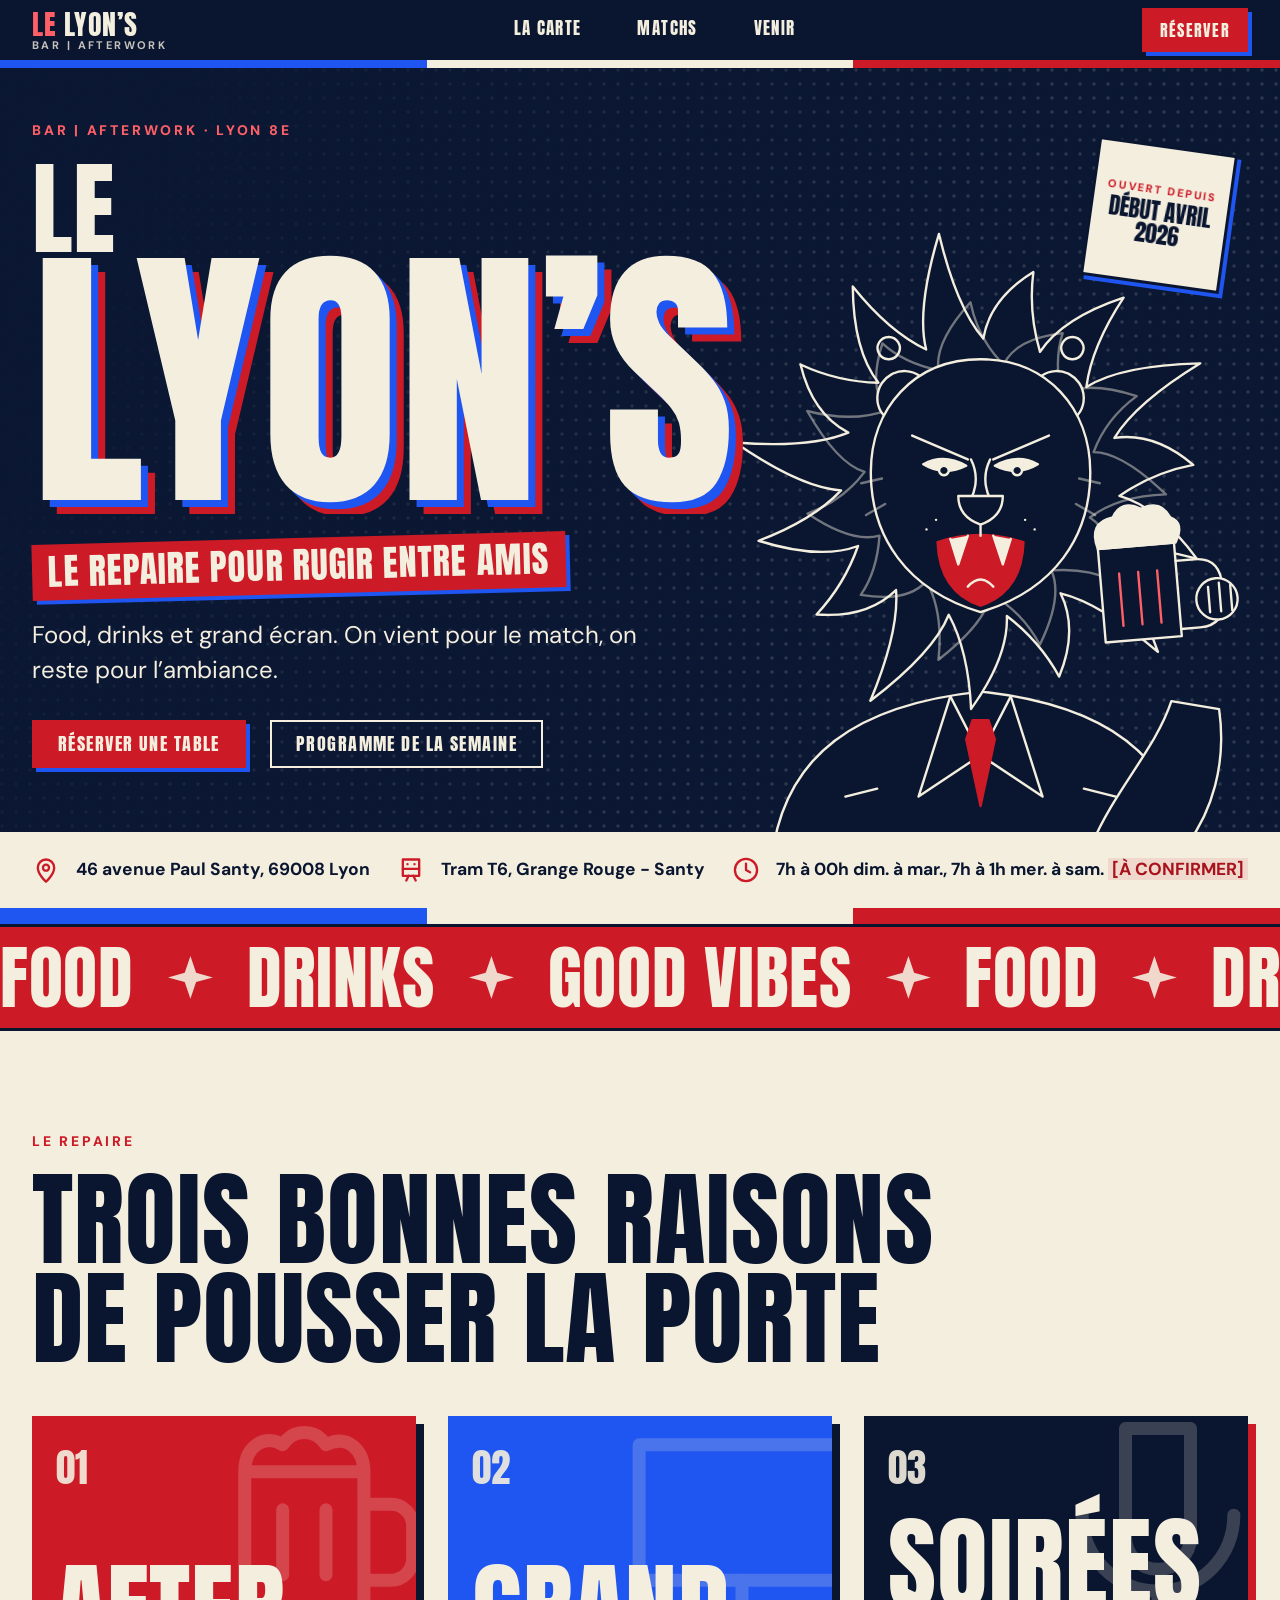
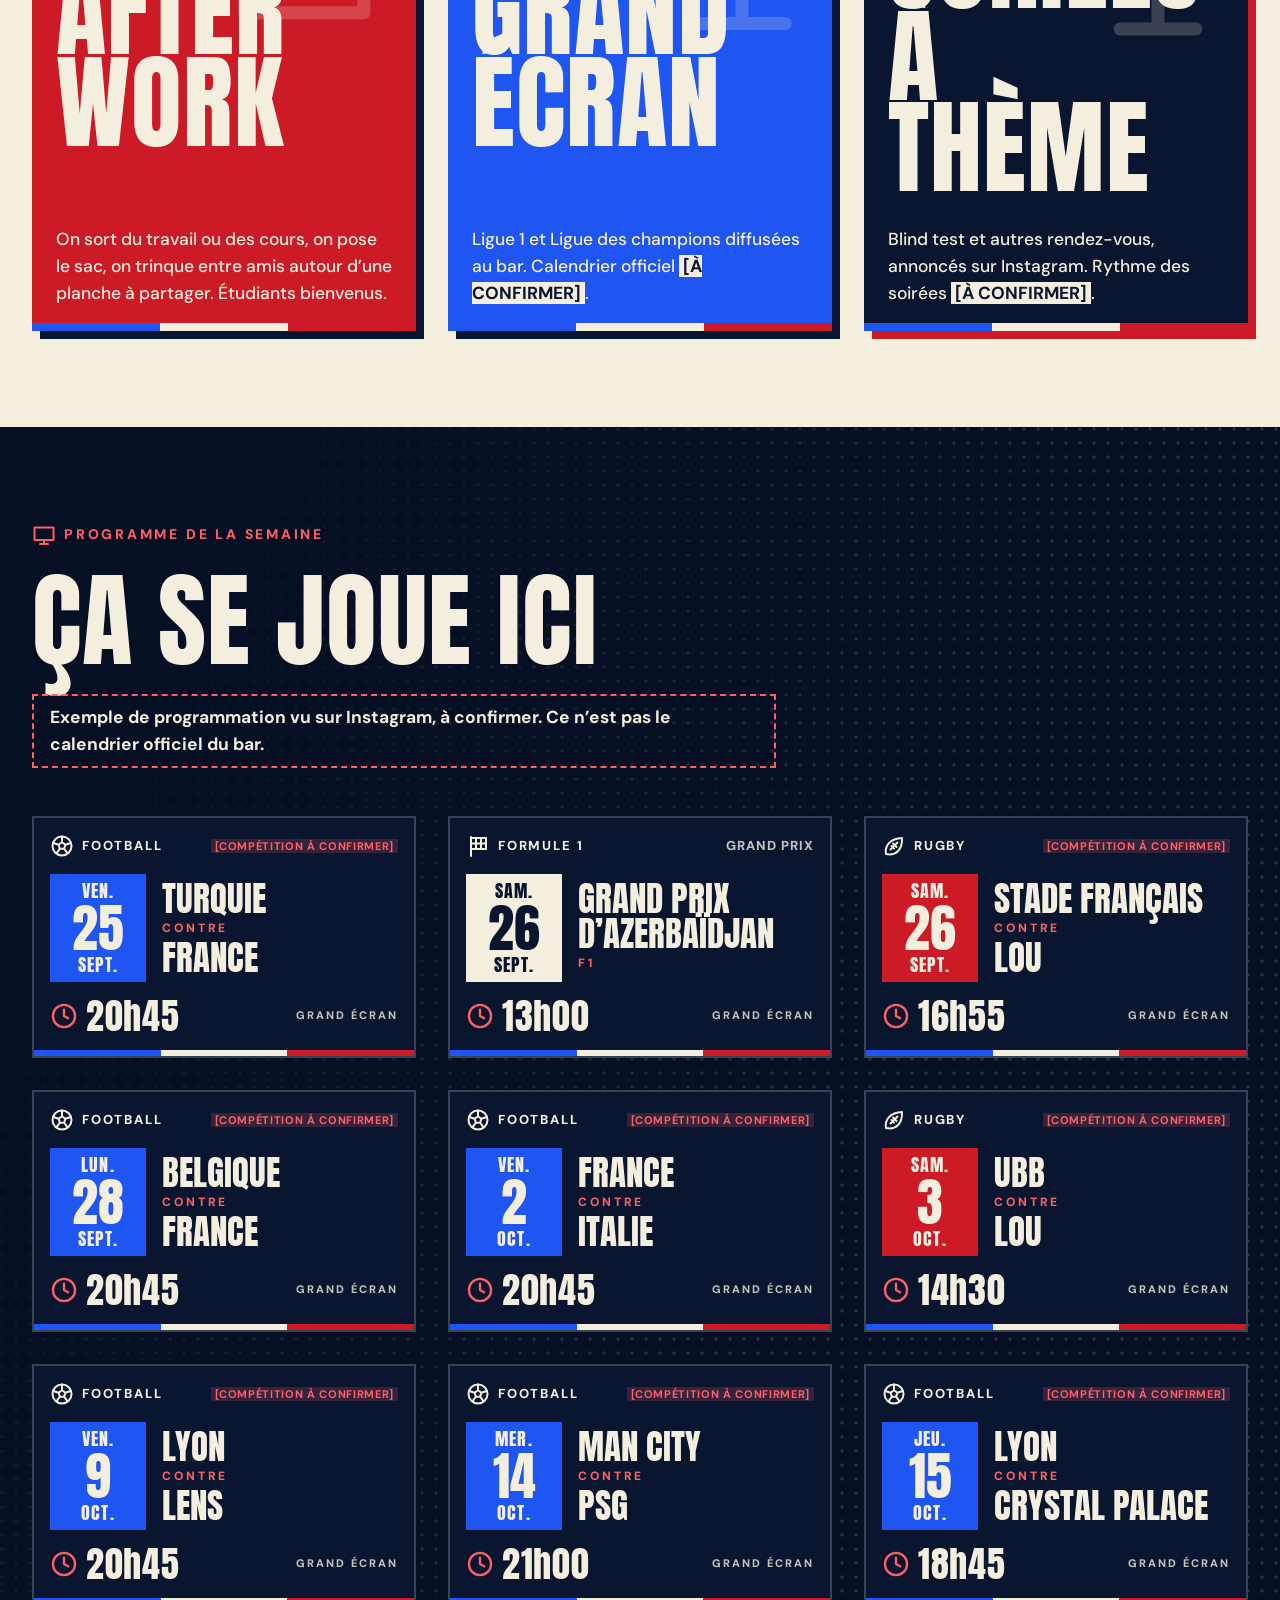
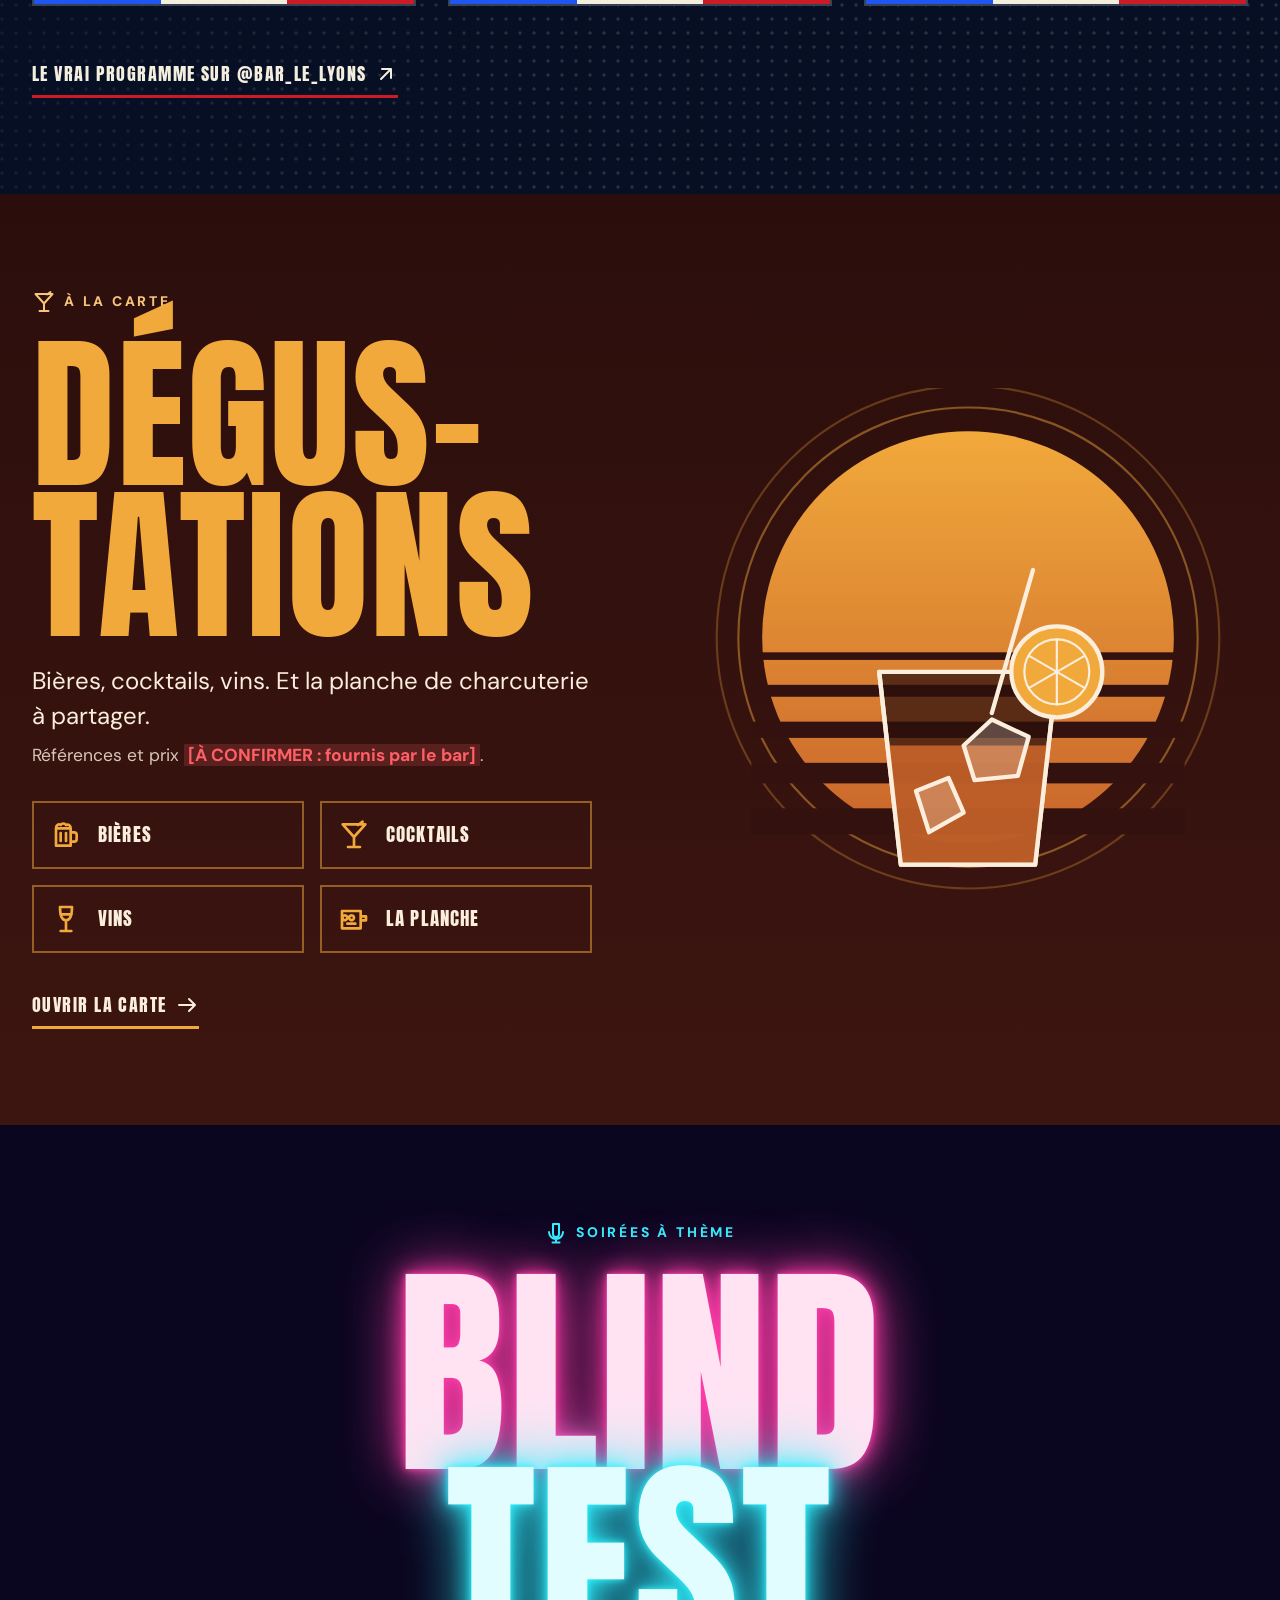
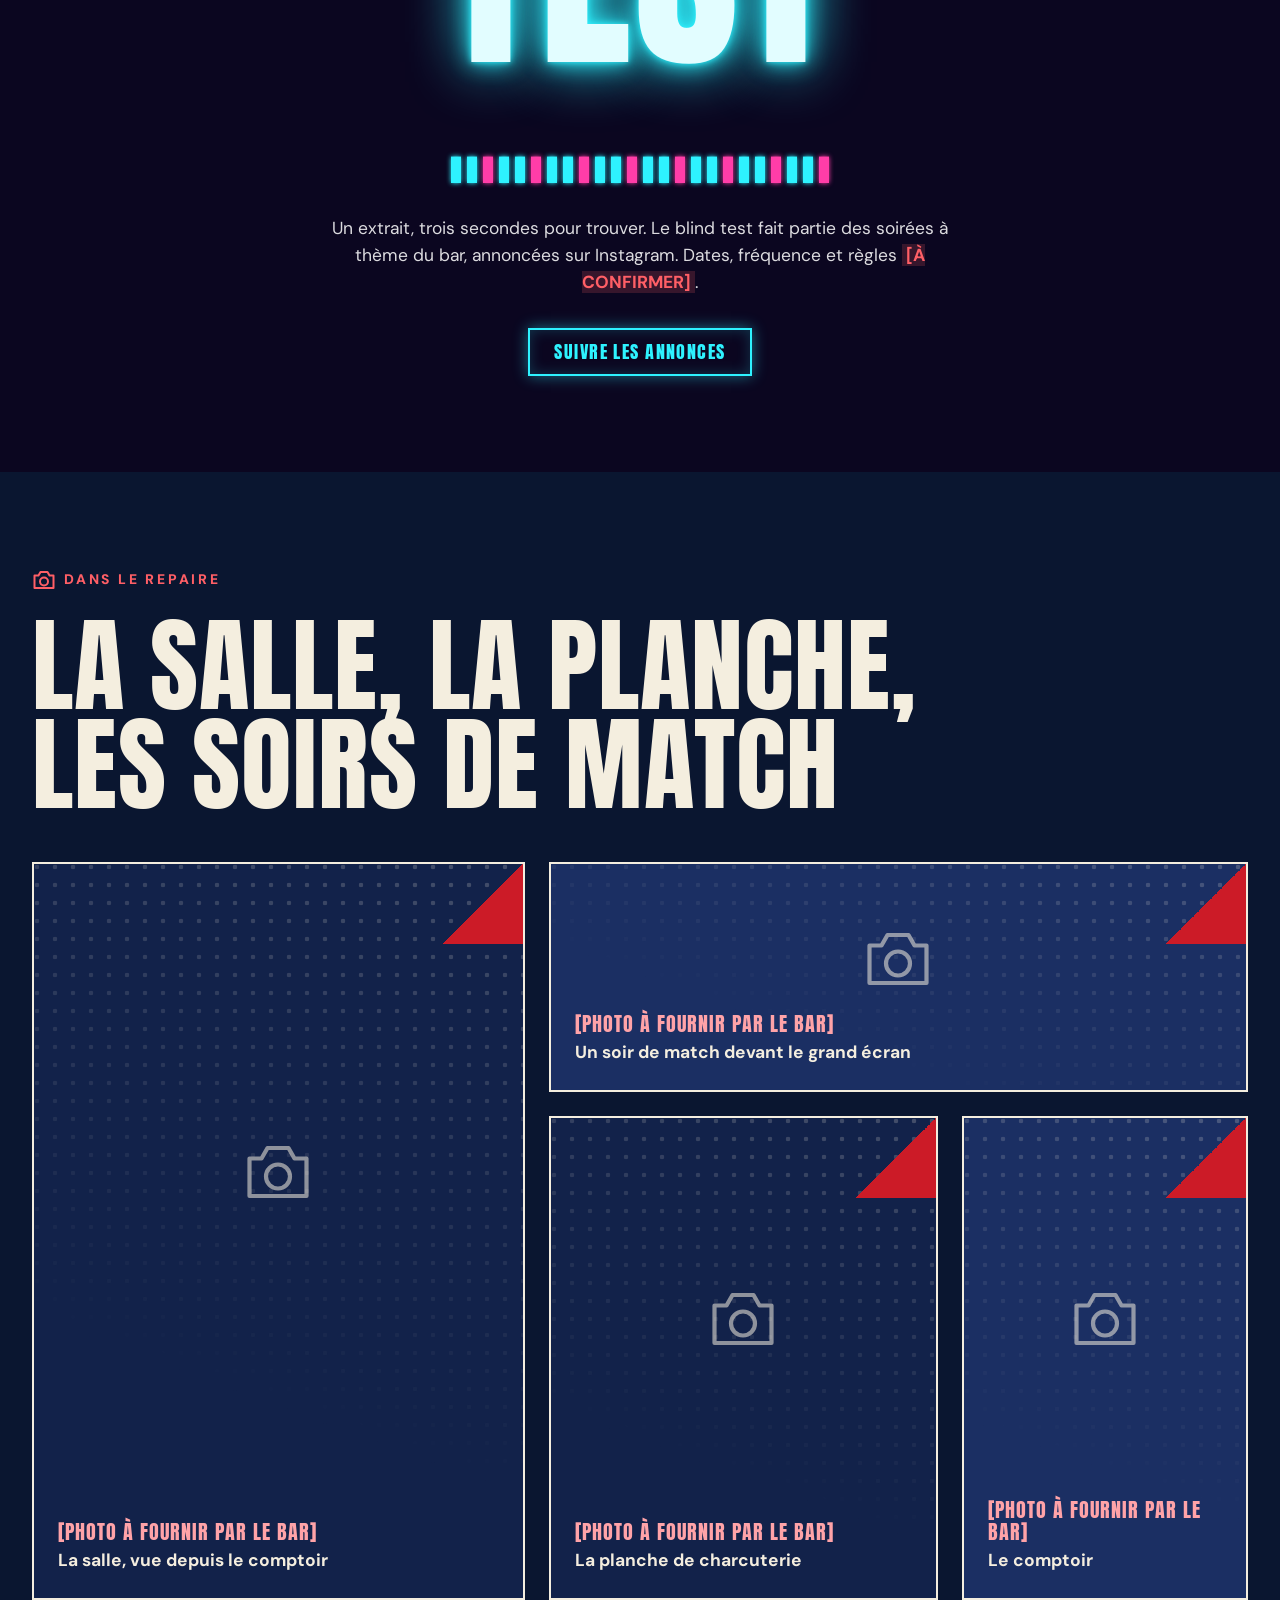
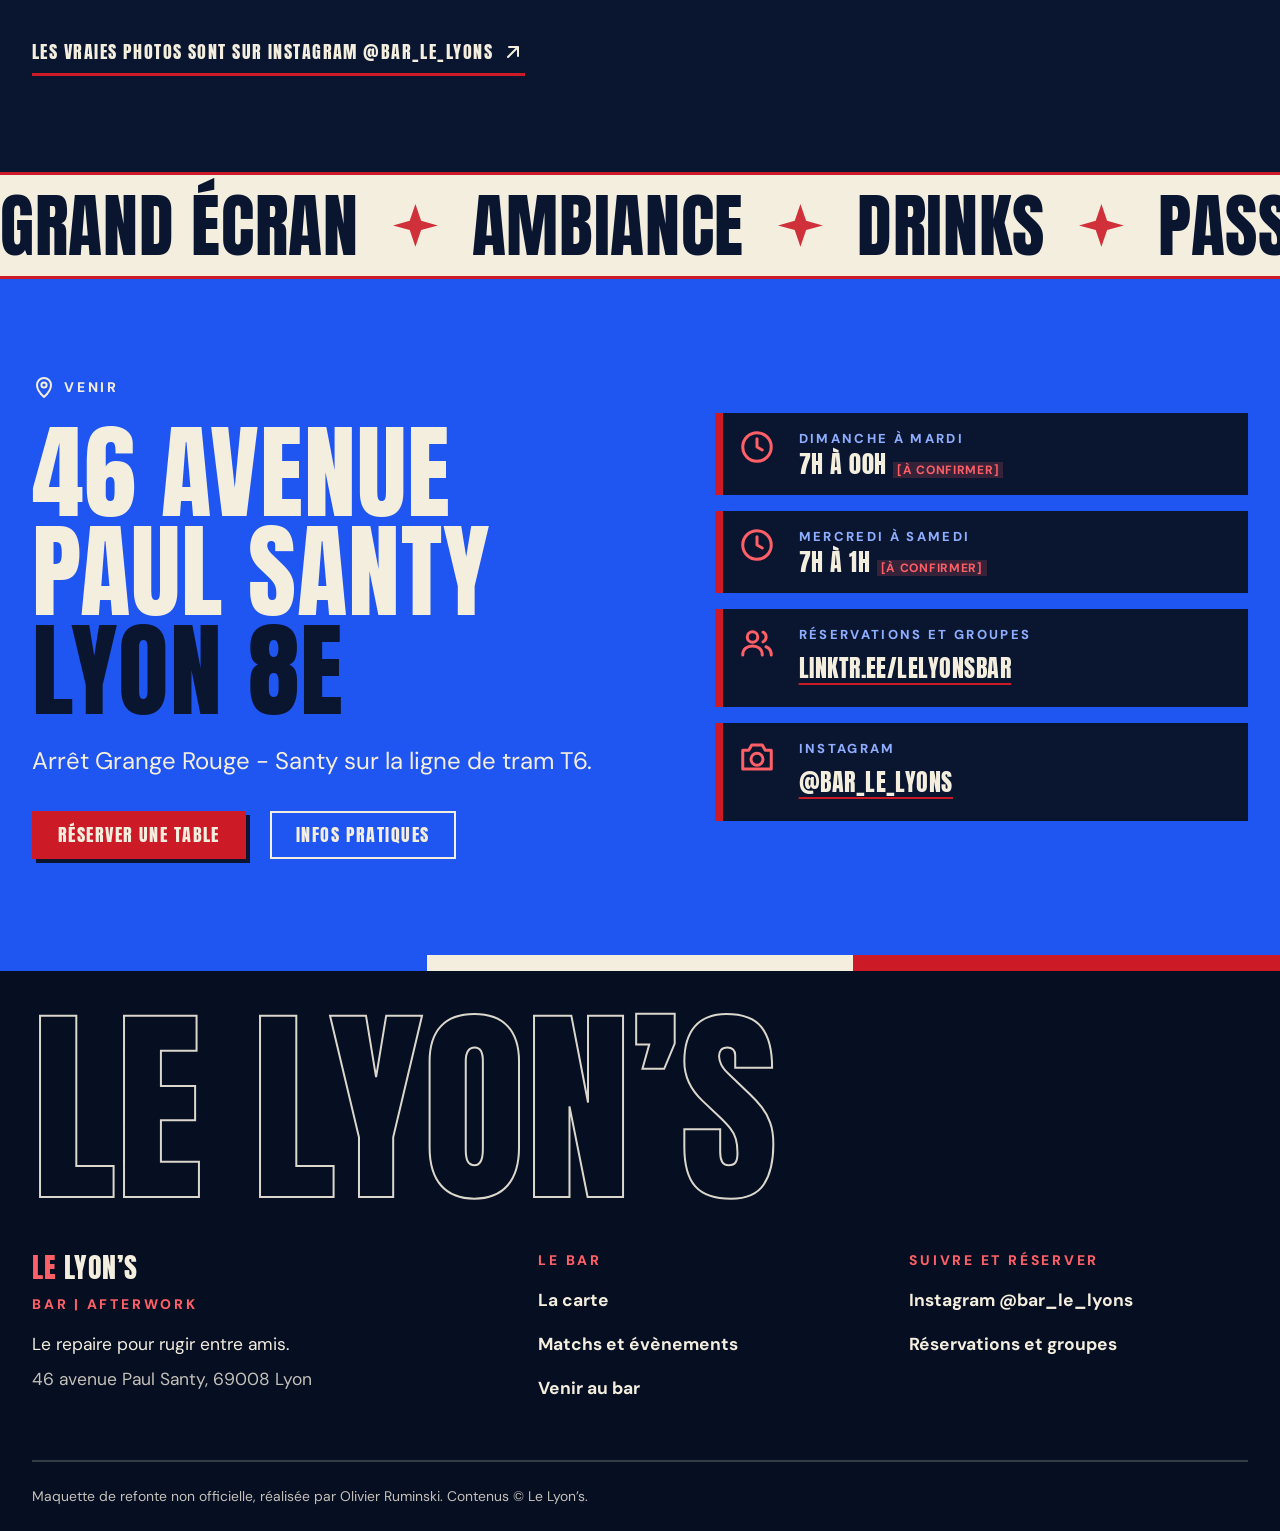
==== commit a471a7e6: "Super7 v2.1 (photos du lieu, analyse Instagram) et Le Lyon's v2 (refonte graphique) Co-Authored-By: " ====
--- a/lelyons/index.html
+++ b/lelyons/index.html
@@ -3,32 +3,46 @@
 <head>
 <meta charset="utf-8">
 <meta name="viewport" content="width=device-width, initial-scale=1">
-<title>Le Lyon’s, bar afterwork à Lyon 8e (maquette)</title>
+<title>Le Lyon’s, bar afterwork et grand écran à Lyon 8e (maquette)</title>
 <meta name="description" content="Maquette de refonte non officielle : Le Lyon’s, le repaire pour rugir entre amis. Bar afterwork, 46 avenue Paul Santy, Lyon 8e.">
 <meta name="robots" content="noindex, nofollow">
-<meta name="theme-color" content="#0a1326">
+<meta name="theme-color" content="#0a1630">
 <link rel="icon" href="images/favicon.svg" type="image/svg+xml">
-<link rel="preload" href="fonts/sourceserif4-latin.woff2" as="font" type="font/woff2" crossorigin>
-<link rel="preload" href="fonts/archivo-latin.woff2" as="font" type="font/woff2" crossorigin>
+<link rel="preload" href="fonts/anton-latin-400-normal.woff2" as="font" type="font/woff2" crossorigin>
+<link rel="preload" href="fonts/dm-sans-latin-wght-normal.woff2" as="font" type="font/woff2" crossorigin>
 <link rel="stylesheet" href="css/tokens.css">
 <link rel="stylesheet" href="css/base.css">
 <link rel="stylesheet" href="css/components.css">
-<script>if(!window.matchMedia("(prefers-reduced-motion: reduce)").matches){document.documentElement.classList.add("js-lion")}</script>
+<script>(function(){var d=document.documentElement;if(!window.matchMedia("(prefers-reduced-motion: reduce)").matches){d.classList.add("js");setTimeout(function(){if(!d.classList.contains("ready")){d.classList.remove("js")}},4500)}})()</script>
 </head>
 <body>
 <svg width="0" height="0" style="position:absolute" aria-hidden="true" focusable="false"><defs>
-<symbol id="i-arrow" viewBox="0 0 24 24"><path d="M5 12h14M13 6l6 6-6 6"/></symbol>
+<symbol id="i-arrow" viewBox="0 0 24 24"><path d="M4 12h16M14 6l6 6-6 6"/></symbol>
 <symbol id="i-ext" viewBox="0 0 24 24"><path d="M7 17 17 7M8 7h9v9"/></symbol>
-<symbol id="i-pin" viewBox="0 0 24 24"><path d="M12 21s-7-6.2-7-11a7 7 0 0 1 14 0c0 4.8-7 11-7 11z"/><circle cx="12" cy="10" r="2.5"/></symbol>
-<symbol id="i-clock" viewBox="0 0 24 24"><circle cx="12" cy="12" r="9"/><path d="M12 7v5l3 2"/></symbol>
-<symbol id="i-tram" viewBox="0 0 24 24"><rect x="5" y="3" width="14" height="14" rx="2"/><path d="M5 11h14M8 21l2-4M16 21l-2-4M9 7h.01M15 7h.01"/></symbol>
+<symbol id="i-pin" viewBox="0 0 24 24"><path d="M12 22s-7-6.2-7-12a7 7 0 0 1 14 0c0 5.8-7 12-7 12z"/><circle cx="12" cy="10" r="2.6"/></symbol>
+<symbol id="i-clock" viewBox="0 0 24 24"><circle cx="12" cy="12" r="9.5"/><path d="M12 6.5V12l3.5 2"/></symbol>
+<symbol id="i-tram" viewBox="0 0 24 24"><rect x="5" y="3" width="14" height="14"/><path d="M5 11h14M8 21l2-4M16 21l-2-4M9 7h.01M15 7h.01"/></symbol>
+<symbol id="i-ball" viewBox="0 0 24 24"><circle cx="12" cy="12" r="9.5"/><path d="M12 8.2l3.4 2.5-1.3 4h-4.2l-1.3-4zM12 8.2V2.5M15.4 10.7l5.3-1.7M14.1 14.7l3.3 4.4M9.9 14.7l-3.3 4.4M8.6 10.7 3.3 9"/></symbol>
+<symbol id="i-rugby" viewBox="0 0 24 24"><path d="M4 20C2.5 12 8 4.5 20 4c.5 12-6 18-16 16z"/><path d="M8.5 15.5l7-7M11 9.5l3.5 3.5M9.5 12l2.5 2.5"/></symbol>
+<symbol id="i-flag" viewBox="0 0 24 24"><path d="M5 22V3M5 4h15v11H5M10 4v11M15 4v11M5 9.5h15"/></symbol>
+<symbol id="i-tv" viewBox="0 0 24 24"><rect x="2.5" y="4.5" width="19" height="12.5"/><path d="M8 21h8M12 17v4"/></symbol>
+<symbol id="i-mug" viewBox="0 0 24 24"><path d="M4.5 7h11v13h-11zM15.5 10H18a2 2 0 0 1 2 2v3a2 2 0 0 1-2 2h-2.5M8 10.5v6M12 10.5v6M4.5 7c0-2.5 2-3.5 3.5-2.5C9 3 11 3 12 4.5c2-1 3.5.5 3.5 2.5"/></symbol>
+<symbol id="i-cocktail" viewBox="0 0 24 24"><path d="M3.5 4h17L12 13.5zM12 13.5V21M7.5 21h9M15 4.5l3.5-2.5"/></symbol>
+<symbol id="i-wine" viewBox="0 0 24 24"><path d="M7.5 3h9c0 6.5-1.5 10-4.5 10S7.5 9.500 7.500 3zM12 13v8M8 21h8M7.8 8.5h8.4"/></symbol>
+<symbol id="i-board" viewBox="0 0 24 24"><path d="M3 6h14v13H3zM17 10h4v3h-4M7 11a1.800 1.800 0 1 0 0 .1M12 11a1.800 1.800 0 1 0 0 .1M7 15.500h6"/></symbol>
+<symbol id="i-mic" viewBox="0 0 24 24"><path d="M9 3h6v10a3 3 0 0 1-6 0zM5 11a7 7 0 0 0 14 0M12 18v3.500M8.500 21.500h7"/></symbol>
+<symbol id="i-cam" viewBox="0 0 24 24"><path d="M2.500 7.500h4l2-3.500h7l2 3.500h4v12.500h-19zM12 17.500a4 4 0 1 0 0-8 4 4 0 0 0 0 8z"/></symbol>
+<symbol id="i-phone" viewBox="0 0 24 24"><path d="M5 3.500h4l2 5-2.500 1.500a11 11 0 0 0 5 5l1.500-2.500 5 2v4a1.500 1.500 0 0 1-1.500 1.500A16.500 16.500 0 0 1 3.500 5 1.500 1.500 0 0 1 5 3.500z"/></symbol>
+<symbol id="i-park" viewBox="0 0 24 24"><rect x="3.500" y="3.500" width="17" height="17"/><path d="M9.500 17V7.500h4a3 3 0 0 1 0 6h-4"/></symbol>
+<symbol id="i-users"viewBox="0 0 24 24"><circle cx="9" cy="8" r="3.500"/><path d="M2.500 20c0-4 3-6 6.500-6s6.500 2 6.500 6M16 4.800a3.500 3.500 0 0 1 0 6.400M18 14.500c2 .8 3.500 2.600 3.500 5.500"/></symbol>
+<symbol id="i-spark" viewBox="0 0 24 24"><path d="M12 1.500l2.800 8.200 8.200 2.300-8.200 2.300L12 22.500l-2.800-8.200L1 12l8.200-2.300z"/></symbol>
 </defs></svg>
 <a class="skip" href="#contenu">Aller au contenu</a>
 <header class="site-header">
   <div class="container site-header__row">
     <a class="brand" href="index.html" aria-label="Le Lyon’s, accueil">
-      <span class="brand__name">Le Lyon’s</span>
-      <span class="brand__tag eyebrow">Bar | Afterwork</span>
+      <span class="brand__name"><b>Le</b> Lyon’s</span>
+      <span class="brand__tag">Bar | Afterwork</span>
     </a>
     <nav class="nav" aria-label="Navigation principale">
       <a href="carte.html">La carte</a>
@@ -37,174 +51,305 @@
     </nav>
     <a class="btn btn--primary site-header__cta" href="https://linktr.ee/LeLyonsBar" rel="noopener noreferrer" target="_blank">Réserver<span class="sr-only"> (nouvel onglet)</span></a>
   </div>
+  <span class="tri" aria-hidden="true"></span>
 </header>
 <main id="contenu">
 
-<section class="band hero" aria-labelledby="titre-accueil">
+<section class="hero has-halftone has-grain" aria-labelledby="titre-accueil">
   <div class="container hero__grid">
     <div class="hero__copy">
-      <p class="eyebrow rise">Bar | Afterwork · Lyon 8e</p>
-      <h1 id="titre-accueil" class="hero__name rise" style="--d:80ms">Le Lyon’s</h1>
-      <p class="hero__slogan rise" style="--d:180ms">Le repaire pour rugir entre amis.</p>
-      <p class="hero__lead rise" style="--d:260ms">Bières, cocktails et vins, une planche de charcuterie à partager, les matchs diffusés. À deux pas du tram T6.</p>
-      <div class="btn-row rise" style="--d:340ms">
+      <p class="eyebrow hero__eyebrow" data-in>Bar | Afterwork · Lyon 8e</p>
+      <h1 id="titre-accueil" class="hero__title">
+        <span class="line line--sm"><span class="line__in">Le</span></span>
+        <span class="line line--xl"><span class="line__in">Lyon’s</span></span>
+      </h1>
+      <p class="hero__baseline" data-in>Le repaire pour rugir entre amis</p>
+      <p class="hero__lead lead" data-in>Food, drinks et grand écran. On vient pour le match, on reste pour l’ambiance.</p>
+      <div class="btn-row" data-in>
         <a class="btn btn--primary" href="https://linktr.ee/LeLyonsBar" rel="noopener noreferrer" target="_blank">Réserver une table<span class="sr-only"> (nouvel onglet)</span></a>
-        <a class="btn btn--ghost" href="carte.html">Voir la carte</a>
-      </div>
-    </div>
-    <div class="hero__art">
-      <svg data-lion-anim class="lion" viewBox="0 0 480 540" role="img" aria-label="Illustration au trait : un lion en costume levant une chope. Emplacement provisoire en attendant le logo officiel du bar." xmlns="http://www.w3.org/2000/svg" fill="none" stroke="currentColor" stroke-width="2.5" stroke-linecap="round" stroke-linejoin="round">
-  
-  <g class="lion-body">
-    <path class="ln fill" pathLength="1" d="M52 540 C52 440 108 372 200 360 C292 372 348 440 348 540"/>
-    <path class="ln" pathLength="1" d="M166 358 L200 430 L234 358"/>
-    <path class="ln" pathLength="1" d="M166 358 L176 462 L200 430 M234 358 L224 462 L200 430"/>
-    <path class="ln" pathLength="1" d="M200 372 L170 356 L170 392 Z M200 372 L230 356 L230 392 Z"/>
-    <path class="ln" pathLength="1" d="M196 366 h8 v12 h-8 z"/>
-    <path class="ln" pathLength="1" d="M200 470 v12 M200 500 v12"/>
-  </g>
-  <g class="lion-head">
-    <path class="ln fill" pathLength="1" d="M200.0 93.0 A23.3 23.3 0 0 1 245.6 102.7 A23.3 23.3 0 0 1 283.2 130.1 A23.3 23.3 0 0 1 306.5 170.4 A23.3 23.3 0 0 1 311.4 216.7 A23.3 23.3 0 0 1 297.0 261.0 A23.3 23.3 0 0 1 265.8 295.6 A23.3 23.3 0 0 1 223.3 314.6 A23.3 23.3 0 0 1 176.7 314.6 A23.3 23.3 0 0 1 134.2 295.6 A23.3 23.3 0 0 1 103.0 261.0 A23.3 23.3 0 0 1 88.6 216.7 A23.3 23.3 0 0 1 93.5 170.4 A23.3 23.3 0 0 1 116.8 130.1 A23.3 23.3 0 0 1 154.4 102.7 A23.3 23.3 0 0 1 200.0 93.0Z"/>
-    <path class="ln soft" pathLength="1" d="M218.3 118.9 A18.3 18.3 0 0 1 251.7 133.8 A18.3 18.3 0 0 1 276.2 161.0 A18.3 18.3 0 0 1 287.5 195.8 A18.3 18.3 0 0 1 283.7 232.2 A18.3 18.3 0 0 1 265.4 263.9 A18.3 18.3 0 0 1 235.8 285.4 A18.3 18.3 0 0 1 200.0 293.0 A18.3 18.3 0 0 1 164.2 285.4 A18.3 18.3 0 0 1 134.6 263.9 A18.3 18.3 0 0 1 116.3 232.2 A18.3 18.3 0 0 1 112.5 195.8 A18.3 18.3 0 0 1 123.8 161.0 A18.3 18.3 0 0 1 148.3 133.8 A18.3 18.3 0 0 1 181.7 118.9 A18.3 18.3 0 0 1 218.3 118.9Z"/>
-    <path class="ln fill" pathLength="1" d="M200 135 C246 135 274 168 274 210 C274 258 242 290 200 290 C158 290 126 258 126 210 C126 168 154 135 200 135 Z"/>
-    <path class="ln" pathLength="1" d="M154 178 q16 -12 32 -2 M246 178 q-16 -12 -32 -2"/>
-    <path class="ln" pathLength="1" d="M160 202 q14 -12 28 0 M212 202 q14 -12 28 0"/>
-    <path class="ln" pathLength="1" d="M184 226 h32 q0 18 -16 22 q-16 -4 -16 -22 z"/>
-    <path class="ln" pathLength="1" d="M200 248 v14 M172 268 q14 14 28 -6 q14 20 28 6"/>
-    <path class="ln" pathLength="1" d="M150 238 h-14 M152 250 l-12 6 M250 238 h14 M248 250 l12 6"/>
-  </g>
-  <g class="lion-arm">
-    <path class="ln fill" pathLength="1" d="M300 410 C346 392 388 352 398 308 L430 322 C416 376 378 428 328 458 Z"/>
-    <path class="ln" pathLength="1" d="M398 308 L430 322"/>
-    <g class="lion-mug"><g transform="translate(0 30)">
-      <path class="ln fill" pathLength="1" d="M368 196 h66 v86 h-66 z"/>
-      <path class="ln" pathLength="1" d="M434 214 h12 q16 0 16 20 v10 q0 20 -16 20 h-12"/>
-      <path class="ln" pathLength="1" d="M368 196 q-4 -20 14 -22 q6 -12 20 -4 q14 -8 22 4 q18 0 12 22"/>
-      <path class="ln" pathLength="1" d="M380 224 v42 M401 224 v42 M422 224 v42"/>
-      <path class="ln fill" pathLength="1" d="M397 270 a17 17 0 1 1 34 0 a17 17 0 1 1 -34 0 Z"/>
-    </g></g>
-  </g>
-</svg>
-    </div>
+        <a class="btn btn--ghost" href="#programme">Programme de la semaine</a>
+      </div>
+    </div>
+    <div class="hero__sticker" data-in aria-hidden="false"><div><span>Ouvert depuis</span>début avril 2026</div></div>
+    <div class="hero__lion" data-lion><svg class="lion" viewBox="0 -10 660 790" role="img" aria-label="Illustration au trait : un lion en costume levant une chope. Emplacement provisoire en attendant le logo officiel du bar." xmlns="http://www.w3.org/2000/svg">
+<g class="lion-body">
+<path class="ln fill" pathLength="1" d="M40 760 C60 650 140 585 300 568 C460 585 540 650 560 760 Z"/>
+<path class="ln " pathLength="1" d="M262 574 L222 700 L300 648 L378 700 L338 574"/>
+<path class="ln " pathLength="1" d="M262 574 L300 648 L338 574"/>
+<path class="ln accentf" pathLength="1" d="M290 604 H310 L318 628 L300 712 L282 628 Z"/>
+<path class="ln " pathLength="1" d="M130 700 L170 690 M470 700 L430 690"/>
+</g>
+<g class="lion-head">
+<path class="ln fill" pathLength="1" d="M303.5 124Q312.1 73.7 366.4 40.4Q360 91 374.8 140.7Q403.1 98.2 479.9 72.6Q439.8 133.5 433.1 184.9Q476.3 157.6 576.4 155.2Q495.4 204.8 468.4 249Q518.9 241.6 567.5 282.9Q517.3 292.5 474.6 321.9Q523.8 335.7 571.9 400.8Q501.5 381.5 450.6 391Q489.9 423.6 523.1 518.1Q450.9 456.5 400.6 444.4Q423.2 490.2 398.9 549.1Q374.3 504.3 333.1 472.9Q335.2 523.9 288.1 589.8Q284.7 516.9 260 471.4Q241.1 518.8 161.5 579.6Q197.9 491.9 193.7 440.3Q157.2 475.9 93.7 471Q128.6 433.8 145.9 384.9Q98 402.6 20.8 378.3Q89 352.5 124.6 314.9Q73.7 311.6 -8.7 254.7Q85.9 262.2 133.7 242.3Q88.5 218.6 73.6 156.6Q119.8 178.3 171.6 179.6Q140 139.6 139.3 58.6Q184.9 115.6 231.6 137.8Q219 88.4 247.7 -7.6Q269.8 84.7 303.5 124Z"/>
+<path class="ln soft" pathLength="1" d="M329 156.9Q344.1 124.2 403.3 117.2Q392 151.4 401.8 195.3Q432.1 176 496.4 196.4Q457.7 224.7 442.2 266.9Q478.2 267.1 533.1 320Q473.4 321.9 437.5 349.1Q467.7 368.6 466.3 428.2Q434 412.2 389.1 415.6Q404 448.4 374.6 509.1Q352.1 466.9 312.5 445.5Q307.2 481.1 247 527.9Q253.6 468.5 231.9 429.1Q208.2 456.2 149.4 446.3Q169.9 416.7 172.9 371.8Q138.3 381.8 82.4 344.1Q127.4 327.8 154.2 291.7Q119.8 281.4 82 215.1Q139.8 230.1 181.9 214.2Q158.4 186.9 176.6 130.1Q203 154.6 247 163.9Q242.1 128.3 287.3 78.4Q297 125.2 329 156.9Z"/>
+<path class="ln fill" pathLength="1" d="M190 168 a34 34 0 1 1 -2 1 Z M410 168 a34 34 0 1 0 2 1 Z"/>
+<path class="ln " pathLength="1" d="M184 150 a14 14 0 1 1 1 0 M416 150 a14 14 0 1 0 -1 0"/>
+<path class="ln fill" pathLength="1" d="M300 150 C384 150 438 212 438 292 C438 372 394 440 300 468 C206 440 162 372 162 292 C162 212 216 150 300 150Z"/>
+<path class="ln " pathLength="1" d="M214 246 L284 276 M386 246 L316 276"/>
+<path class="ln fillc" pathLength="1" d="M228 282 Q254 268 282 284 Q254 298 228 282Z M372 282 Q346 268 318 284 Q346 298 372 282Z"/>
+<path class="ln fill" pathLength="1" d="M254 284 a6 6 0 1 1 -.1 0 M346 284 a6 6 0 1 0 .1 0"/>
+<path class="ln " pathLength="1" d="M288 276 Q300 300 288 326 M312 276 Q300 300 312 326"/>
+<path class="ln fill" pathLength="1" d="M272 322 H328 Q328 348 300 358 Q272 348 272 322 Z"/>
+<path class="ln accentf" pathLength="1" d="M246 380 Q300 362 354 380 Q352 442 300 460 Q248 442 246 380 Z"/>
+<path class="ln fillc" pathLength="1" d="M262 376 L272 408 L284 372 M338 376 L328 408 L316 372"/>
+<path class="ln " pathLength="1" d="M284 436 Q300 418 316 436"/>
+<path class="ln " pathLength="1" d="M300 358 V372"/>
+<path class="ln " pathLength="1" d="M244 352 h.1 M232 364 h.1 M356 352 h.1 M368 364 h.1"/>
+<path class="ln soft" pathLength="1" d="M176 300 l-26 6 M180 332 l-24 14 M424 300 l26 6 M420 332 l24 14"/>
+</g>
+<g class="lion-arm">
+<path class="ln fill" pathLength="1" d="M440 760 C470 690 520 640 540 580 L600 590 C610 660 590 720 560 760 Z"/>
+<g class="lion-mug">
+<path class="ln fill" pathLength="1" d="M456 395 h96 v118 h-96 z"/>
+<path class="ln " pathLength="1" d="M552 418 h24 q32 0 32 36 v14 q0 36 -32 36 h-24"/>
+<path class="ln fillc" pathLength="1" d="M456 395 q-10 -34 22 -38 q12 -22 36 -8 q26 -10 36 14 q18 8 4 32 z"/>
+<path class="ln accent" pathLength="1" d="M480 428 v66 M504 428 v66 M528 428 v66"/>
+<path class="ln fill" pathLength="1" d="M574 470 a26 26 0 1 1 52 0 a26 26 0 1 1 -52 0 Z"/>
+<path class="ln " pathLength="1" d="M590 454 v32 M604 450 v36 M618 454 v32"/>
+</g>
+</g></svg></div>
   </div>
   <div class="hero__strip">
     <div class="container">
       <ul>
-        <li><svg class="icon" aria-hidden="true" focusable="false"><use href="#i-pin"/></svg><span>46 avenue Paul Santy, 69008 Lyon</span></li>
-        <li><svg class="icon" aria-hidden="true" focusable="false"><use href="#i-tram"/></svg><span>Tram T6, Grange Rouge - Santy</span></li>
-        <li><svg class="icon" aria-hidden="true" focusable="false"><use href="#i-clock"/></svg><span>Ouvert depuis début avril 2026</span></li>
+        <li><svg class="icon " aria-hidden="true" focusable="false"><use href="#i-pin"/></svg><span>46 avenue Paul Santy, 69008 Lyon</span></li>
+        <li><svg class="icon " aria-hidden="true" focusable="false"><use href="#i-tram"/></svg><span>Tram T6, Grange Rouge - Santy</span></li>
+        <li><svg class="icon " aria-hidden="true" focusable="false"><use href="#i-clock"/></svg><span>7h à 00h dim. à mar., 7h à 1h mer. à sam. <mark class="tbc">[À CONFIRMER]</mark></span></li>
       </ul>
     </div>
   </div>
-</section>
-
-<section class="band band--light" aria-labelledby="titre-repaire">
+  <span class="tri tri--lg" aria-hidden="true"></span>
+</section>
+
+<div class="marquee marquee--red" role="group" aria-label="Food, drinks, good vibes">
+  <p class="sr-only">Food, drinks, good vibes</p>
+  <div class="marquee__track" aria-hidden="true"><ul class="marquee__group"><li>Food<svg class="icon sep" aria-hidden="true" focusable="false"><use href="#i-spark"/></svg></li><li>Drinks<svg class="icon sep" aria-hidden="true" focusable="false"><use href="#i-spark"/></svg></li><li>Good vibes<svg class="icon sep" aria-hidden="true" focusable="false"><use href="#i-spark"/></svg></li><li>Food<svg class="icon sep" aria-hidden="true" focusable="false"><use href="#i-spark"/></svg></li><li>Drinks<svg class="icon sep" aria-hidden="true" focusable="false"><use href="#i-spark"/></svg></li><li>Good vibes<svg class="icon sep" aria-hidden="true" focusable="false"><use href="#i-spark"/></svg></li><li>Food<svg class="icon sep" aria-hidden="true" focusable="false"><use href="#i-spark"/></svg></li><li>Drinks<svg class="icon sep" aria-hidden="true" focusable="false"><use href="#i-spark"/></svg></li><li>Good vibes<svg class="icon sep" aria-hidden="true" focusable="false"><use href="#i-spark"/></svg></li></ul><ul class="marquee__group"><li>Food<svg class="icon sep" aria-hidden="true" focusable="false"><use href="#i-spark"/></svg></li><li>Drinks<svg class="icon sep" aria-hidden="true" focusable="false"><use href="#i-spark"/></svg></li><li>Good vibes<svg class="icon sep" aria-hidden="true" focusable="false"><use href="#i-spark"/></svg></li><li>Food<svg class="icon sep" aria-hidden="true" focusable="false"><use href="#i-spark"/></svg></li><li>Drinks<svg class="icon sep" aria-hidden="true" focusable="false"><use href="#i-spark"/></svg></li><li>Good vibes<svg class="icon sep" aria-hidden="true" focusable="false"><use href="#i-spark"/></svg></li><li>Food<svg class="icon sep" aria-hidden="true" focusable="false"><use href="#i-spark"/></svg></li><li>Drinks<svg class="icon sep" aria-hidden="true" focusable="false"><use href="#i-spark"/></svg></li><li>Good vibes<svg class="icon sep" aria-hidden="true" focusable="false"><use href="#i-spark"/></svg></li></ul></div>
+</div>
+
+<section class="section on-light" aria-labelledby="titre-repaire">
   <div class="container">
-    <div class="section-head" data-reveal>
+    <div class="section__head" data-reveal>
       <p class="eyebrow">Le repaire</p>
-      <h2 id="titre-repaire">Un bar de quartier pour les afterworks, les étudiants et les soirs de match.</h2>
-    </div>
-    <ol class="moments">
-      <li data-reveal>
-        <span class="moments__n" aria-hidden="true">01</span>
-        <h3>Afterwork</h3>
-        <p class="soft">On sort du travail ou des cours, on pose le sac, on trinque entre amis autour d’une planche à partager.</p>
-      </li>
-      <li data-reveal>
-        <span class="moments__n" aria-hidden="true">02</span>
-        <h3>Les matchs</h3>
-        <p class="soft">Ligue 1 et Ligue des champions sont diffusées au bar. Le calendrier détaillé arrive ici <mark class="tbc">[À CONFIRMER]</mark>.</p>
-      </li>
-      <li data-reveal>
-        <span class="moments__n" aria-hidden="true">03</span>
-        <h3>Soirées à thème</h3>
-        <p class="soft">Blind test et autres rendez-vous, annoncés sur Instagram. Rythme des soirées <mark class="tbc">[À CONFIRMER]</mark>.</p>
-      </li>
-    </ol>
-    <p style="margin-top:32px" data-reveal><a class="link-arrow" href="matchs-evenements.html">Matchs et évènements <svg class="icon" aria-hidden="true" focusable="false"><use href="#i-arrow"/></svg></a></p>
-  </div>
-</section>
-
-<section class="band band--dark" aria-labelledby="titre-carte">
+      <h2 id="titre-repaire">Trois bonnes raisons de pousser la porte</h2>
+    </div>
+    <div class="posters">
+      <article class="poster poster--red" data-reveal>
+        <svg class="icon poster__bg" aria-hidden="true" focusable="false"><use href="#i-mug"/></svg>
+        <p class="poster__no">01</p>
+        <h3 class="poster__word">After<br>work</h3>
+        <p>On sort du travail ou des cours, on pose le sac, on trinque entre amis autour d’une planche à partager. Étudiants bienvenus.</p>
+        <span class="tri" aria-hidden="true"></span>
+      </article>
+      <article class="poster poster--blue" data-reveal>
+        <svg class="icon poster__bg" aria-hidden="true" focusable="false"><use href="#i-tv"/></svg>
+        <p class="poster__no">02</p>
+        <h3 class="poster__word">Grand<br>écran</h3>
+        <p>Ligue 1 et Ligue des champions diffusées au bar. Calendrier officiel <mark class="tbc">[À CONFIRMER]</mark>.</p>
+        <span class="tri" aria-hidden="true"></span>
+      </article>
+      <article class="poster poster--navy" data-reveal>
+        <svg class="icon poster__bg" aria-hidden="true" focusable="false"><use href="#i-mic"/></svg>
+        <p class="poster__no">03</p>
+        <h3 class="poster__word">Soirées<br>à thème</h3>
+        <p>Blind test et autres rendez-vous, annoncés sur Instagram. Rythme des soirées <mark class="tbc">[À CONFIRMER]</mark>.</p>
+        <span class="tri" aria-hidden="true"></span>
+      </article>
+    </div>
+  </div>
+</section>
+
+<section class="section prog has-halftone has-grain" aria-labelledby="titre-programme" id="programme">
   <div class="container">
-    <div class="section-head" data-reveal>
-      <p class="eyebrow">À la carte</p>
-      <h2 id="titre-carte">Bières, cocktails, vins. Et la planche.</h2>
-    </div>
-    <div class="cols">
-      <article data-reveal><p class="eyebrow">01</p><h3>Bières</h3><p>Références et prix <mark class="tbc">[À CONFIRMER : fournis par le bar]</mark>.</p></article>
-      <article data-reveal><p class="eyebrow">02</p><h3>Cocktails</h3><p>Sélection et prix <mark class="tbc">[À CONFIRMER : fournis par le bar]</mark>.</p></article>
-      <article data-reveal><p class="eyebrow">03</p><h3>Vins</h3><p>Au verre et à la bouteille <mark class="tbc">[À CONFIRMER : fournis par le bar]</mark>.</p></article>
-      <article data-reveal><p class="eyebrow">04</p><h3>La planche de charcuterie</h3><p>À partager entre amis. Composition et prix <mark class="tbc">[À CONFIRMER : fournis par le bar]</mark>.</p></article>
-    </div>
-    <p style="margin-top:32px" data-reveal><a class="link-arrow" href="carte.html">Ouvrir la carte <svg class="icon" aria-hidden="true" focusable="false"><use href="#i-arrow"/></svg></a></p>
-  </div>
-</section>
-
-<section class="band band--light" aria-labelledby="titre-matchs">
+    <div class="section__head" data-reveal>
+      <p class="eyebrow eyebrow--red"><svg class="icon " aria-hidden="true" focusable="false"><use href="#i-tv"/></svg> Programme de la semaine</p>
+      <h2 id="titre-programme">Ça se joue ici</h2>
+      <p class="prog__note">Exemple de programmation vu sur Instagram, à confirmer. Ce n’est pas le calendrier officiel du bar.</p>
+    </div>
+    <ul class="matches">
+<li class="match" data-sport="foot" data-reveal>
+  <div class="match__bar"><span class="match__sport"><svg class="icon " aria-hidden="true" focusable="false"><use href="#i-ball"/></svg>Football</span><span class="match__comp"><mark class="tbc">[COMPÉTITION À CONFIRMER]</mark></span></div>
+  <div class="match__body">
+    <p class="match__date"><span class="match__dow">ven.</span><span class="match__day">25</span><span class="match__mon">sept.</span></p>
+    <p class="match__teams"><span>Turquie</span><span class="match__vs">contre</span><span>France</span></p>
+  </div>
+  <div class="match__foot"><span class="match__time"><svg class="icon " aria-hidden="true" focusable="false"><use href="#i-clock"/></svg>20h45</span><span class="match__tag">Grand écran</span></div>
+  <span class="tri" aria-hidden="true"></span>
+</li>
+<li class="match" data-sport="f1" data-reveal>
+  <div class="match__bar"><span class="match__sport"><svg class="icon " aria-hidden="true" focusable="false"><use href="#i-flag"/></svg>Formule 1</span><span class="match__comp">Grand Prix</span></div>
+  <div class="match__body">
+    <p class="match__date"><span class="match__dow">sam.</span><span class="match__day">26</span><span class="match__mon">sept.</span></p>
+    <p class="match__teams"><span>Grand Prix d’Azerbaïdjan</span><span class="match__vs">F1</span></p>
+  </div>
+  <div class="match__foot"><span class="match__time"><svg class="icon " aria-hidden="true" focusable="false"><use href="#i-clock"/></svg>13h00</span><span class="match__tag">Grand écran</span></div>
+  <span class="tri" aria-hidden="true"></span>
+</li>
+<li class="match" data-sport="rugby" data-reveal>
+  <div class="match__bar"><span class="match__sport"><svg class="icon " aria-hidden="true" focusable="false"><use href="#i-rugby"/></svg>Rugby</span><span class="match__comp"><mark class="tbc">[COMPÉTITION À CONFIRMER]</mark></span></div>
+  <div class="match__body">
+    <p class="match__date"><span class="match__dow">sam.</span><span class="match__day">26</span><span class="match__mon">sept.</span></p>
+    <p class="match__teams"><span>Stade Français</span><span class="match__vs">contre</span><span>LOU</span></p>
+  </div>
+  <div class="match__foot"><span class="match__time"><svg class="icon " aria-hidden="true" focusable="false"><use href="#i-clock"/></svg>16h55</span><span class="match__tag">Grand écran</span></div>
+  <span class="tri" aria-hidden="true"></span>
+</li>
+<li class="match" data-sport="foot" data-reveal>
+  <div class="match__bar"><span class="match__sport"><svg class="icon " aria-hidden="true" focusable="false"><use href="#i-ball"/></svg>Football</span><span class="match__comp"><mark class="tbc">[COMPÉTITION À CONFIRMER]</mark></span></div>
+  <div class="match__body">
+    <p class="match__date"><span class="match__dow">lun.</span><span class="match__day">28</span><span class="match__mon">sept.</span></p>
+    <p class="match__teams"><span>Belgique</span><span class="match__vs">contre</span><span>France</span></p>
+  </div>
+  <div class="match__foot"><span class="match__time"><svg class="icon " aria-hidden="true" focusable="false"><use href="#i-clock"/></svg>20h45</span><span class="match__tag">Grand écran</span></div>
+  <span class="tri" aria-hidden="true"></span>
+</li>
+<li class="match" data-sport="foot" data-reveal>
+  <div class="match__bar"><span class="match__sport"><svg class="icon " aria-hidden="true" focusable="false"><use href="#i-ball"/></svg>Football</span><span class="match__comp"><mark class="tbc">[COMPÉTITION À CONFIRMER]</mark></span></div>
+  <div class="match__body">
+    <p class="match__date"><span class="match__dow">ven.</span><span class="match__day">2</span><span class="match__mon">oct.</span></p>
+    <p class="match__teams"><span>France</span><span class="match__vs">contre</span><span>Italie</span></p>
+  </div>
+  <div class="match__foot"><span class="match__time"><svg class="icon " aria-hidden="true" focusable="false"><use href="#i-clock"/></svg>20h45</span><span class="match__tag">Grand écran</span></div>
+  <span class="tri" aria-hidden="true"></span>
+</li>
+<li class="match" data-sport="rugby" data-reveal>
+  <div class="match__bar"><span class="match__sport"><svg class="icon " aria-hidden="true" focusable="false"><use href="#i-rugby"/></svg>Rugby</span><span class="match__comp"><mark class="tbc">[COMPÉTITION À CONFIRMER]</mark></span></div>
+  <div class="match__body">
+    <p class="match__date"><span class="match__dow">sam.</span><span class="match__day">3</span><span class="match__mon">oct.</span></p>
+    <p class="match__teams"><span>UBB</span><span class="match__vs">contre</span><span>LOU</span></p>
+  </div>
+  <div class="match__foot"><span class="match__time"><svg class="icon " aria-hidden="true" focusable="false"><use href="#i-clock"/></svg>14h30</span><span class="match__tag">Grand écran</span></div>
+  <span class="tri" aria-hidden="true"></span>
+</li>
+<li class="match" data-sport="foot" data-reveal>
+  <div class="match__bar"><span class="match__sport"><svg class="icon " aria-hidden="true" focusable="false"><use href="#i-ball"/></svg>Football</span><span class="match__comp"><mark class="tbc">[COMPÉTITION À CONFIRMER]</mark></span></div>
+  <div class="match__body">
+    <p class="match__date"><span class="match__dow">ven.</span><span class="match__day">9</span><span class="match__mon">oct.</span></p>
+    <p class="match__teams"><span>Lyon</span><span class="match__vs">contre</span><span>Lens</span></p>
+  </div>
+  <div class="match__foot"><span class="match__time"><svg class="icon " aria-hidden="true" focusable="false"><use href="#i-clock"/></svg>20h45</span><span class="match__tag">Grand écran</span></div>
+  <span class="tri" aria-hidden="true"></span>
+</li>
+<li class="match" data-sport="foot" data-reveal>
+  <div class="match__bar"><span class="match__sport"><svg class="icon " aria-hidden="true" focusable="false"><use href="#i-ball"/></svg>Football</span><span class="match__comp"><mark class="tbc">[COMPÉTITION À CONFIRMER]</mark></span></div>
+  <div class="match__body">
+    <p class="match__date"><span class="match__dow">mer.</span><span class="match__day">14</span><span class="match__mon">oct.</span></p>
+    <p class="match__teams"><span>Man City</span><span class="match__vs">contre</span><span>PSG</span></p>
+  </div>
+  <div class="match__foot"><span class="match__time"><svg class="icon " aria-hidden="true" focusable="false"><use href="#i-clock"/></svg>21h00</span><span class="match__tag">Grand écran</span></div>
+  <span class="tri" aria-hidden="true"></span>
+</li>
+<li class="match" data-sport="foot" data-reveal>
+  <div class="match__bar"><span class="match__sport"><svg class="icon " aria-hidden="true" focusable="false"><use href="#i-ball"/></svg>Football</span><span class="match__comp"><mark class="tbc">[COMPÉTITION À CONFIRMER]</mark></span></div>
+  <div class="match__body">
+    <p class="match__date"><span class="match__dow">jeu.</span><span class="match__day">15</span><span class="match__mon">oct.</span></p>
+    <p class="match__teams"><span>Lyon</span><span class="match__vs">contre</span><span>Crystal Palace</span></p>
+  </div>
+  <div class="match__foot"><span class="match__time"><svg class="icon " aria-hidden="true" focusable="false"><use href="#i-clock"/></svg>18h45</span><span class="match__tag">Grand écran</span></div>
+  <span class="tri" aria-hidden="true"></span>
+</li>
+    </ul>
+    <p style="margin-top:48px" data-reveal><a class="link-arrow" href="https://www.instagram.com/bar_le_lyons/" rel="noopener noreferrer" target="_blank">Le vrai programme sur @bar_le_lyons <svg class="icon " aria-hidden="true" focusable="false"><use href="#i-ext"/></svg><span class="sr-only"> (nouvel onglet)</span></a></p>
+  </div>
+</section>
+
+<section class="section deg has-grain" aria-labelledby="titre-deg">
+  <div class="container deg__grid">
+    <div data-reveal>
+      <p class="eyebrow"><svg class="icon " aria-hidden="true" focusable="false"><use href="#i-cocktail"/></svg> À la carte</p>
+      <h2 id="titre-deg" style="margin-top:16px">Dégus&shy;tations</h2>
+      <p class="lead" style="margin-top:24px">Bières, cocktails, vins. Et la planche de charcuterie à partager.</p>
+      <p class="soft" style="margin-top:8px">Références et prix <mark class="tbc">[À CONFIRMER : fournis par le bar]</mark>.</p>
+      <ul class="deg__list">
+        <li><a class="deg__item" href="carte.html#bieres"><svg class="icon " aria-hidden="true" focusable="false"><use href="#i-mug"/></svg>Bières</a></li>
+        <li><a class="deg__item" href="carte.html#cocktails"><svg class="icon " aria-hidden="true" focusable="false"><use href="#i-cocktail"/></svg>Cocktails</a></li>
+        <li><a class="deg__item" href="carte.html#vins"><svg class="icon " aria-hidden="true" focusable="false"><use href="#i-wine"/></svg>Vins</a></li>
+        <li><a class="deg__item" href="carte.html#planche"><svg class="icon " aria-hidden="true" focusable="false"><use href="#i-board"/></svg>La planche</a></li>
+      </ul>
+      <p style="margin-top:32px"><a class="link-arrow" href="carte.html">Ouvrir la carte <svg class="icon " aria-hidden="true" focusable="false"><use href="#i-arrow"/></svg></a></p>
+    </div>
+    <div class="deg__art" data-reveal><svg viewBox="0 0 480 500" role="img" aria-label="Illustration de formes : un soleil couchant derrière un verre avec glaçons et tranche d’orange" xmlns="http://www.w3.org/2000/svg">
+<defs><linearGradient id="sun" x1="0" y1="0" x2="0" y2="1"><stop offset="0" stop-color="#f2a93b"/><stop offset="1" stop-color="#c8642b"/></linearGradient></defs>
+<circle cx="240" cy="230" r="232" fill="none" stroke="#f2a93b" stroke-opacity=".28" stroke-width="2"/>
+<circle cx="240" cy="230" r="212" fill="none" stroke="#f2a93b" stroke-opacity=".45" stroke-width="2"/>
+<circle cx="240" cy="230" r="190" fill="url(#sun)"/>
+<g fill="#33110e"><rect x="40" y="244" width="400" height="7"/><rect x="40" y="274" width="400" height="11"/><rect x="40" y="308" width="400" height="15"/><rect x="40" y="346" width="400" height="19"/><rect x="40" y="388" width="400" height="24"/></g>
+<g stroke="#fbeedd" stroke-width="4" stroke-linejoin="round" stroke-linecap="round">
+<path d="M158 262 L178 440 H302 L322 262 Z" fill="#2b0e0c" fill-opacity=".72"/>
+<path d="M165 330 H315 L302 440 H178 Z" fill="#c8642b" fill-opacity=".9" stroke="none"/>
+<path d="M158 262 L178 440 H302 L322 262" fill="none"/>
+<path d="M236 330 L262 306 L296 322 L286 358 L246 362 Z" fill="#fbeedd" fill-opacity=".25"/>
+<path d="M192 372 L222 360 L236 392 L204 410 Z" fill="#fbeedd" fill-opacity=".25"/>
+<path d="M262 300 L300 168" fill="none"/>
+<circle cx="322" cy="262" r="42" fill="#f2a93b" stroke="#fbeedd"/>
+<circle cx="322" cy="262" r="30" fill="none" stroke="#fbeedd" stroke-width="2"/>
+<path d="M322 262 L322 232 M322 262 L348 247 M322 262 L348 277 M322 262 L322 292 M322 262 L296 277 M322 262 L296 247" stroke-width="2"/>
+</g></svg></div>
+  </div>
+</section>
+
+<section class="section neon" aria-labelledby="titre-blind">
+  <div class="container neon__inner" data-reveal>
+    <p class="eyebrow"><svg class="icon " aria-hidden="true" focusable="false"><use href="#i-mic"/></svg> Soirées à thème</p>
+    <h2 id="titre-blind" class="neon__title"><span>Blind</span><span>Test</span></h2>
+    <div class="eq" aria-hidden="true"><i></i><i></i><i></i><i></i><i></i><i></i><i></i><i></i><i></i><i></i><i></i><i></i><i></i><i></i><i></i><i></i><i></i><i></i><i></i><i></i><i></i><i></i><i></i><i></i></div>
+    <p>Un extrait, trois secondes pour trouver. Le blind test fait partie des soirées à thème du bar, annoncées sur Instagram. Dates, fréquence et règles <mark class="tbc">[À CONFIRMER]</mark>.</p>
+    <div class="btn-row" style="justify-content:center">
+      <a class="btn btn--ghost" href="https://www.instagram.com/bar_le_lyons/" rel="noopener noreferrer" target="_blank">Suivre les annonces<span class="sr-only"> (nouvel onglet)</span></a>
+    </div>
+  </div>
+</section>
+
+<section class="section" aria-labelledby="titre-photos">
+  <div class="container">
+    <div class="section__head" data-reveal>
+      <p class="eyebrow eyebrow--red"><svg class="icon " aria-hidden="true" focusable="false"><use href="#i-cam"/></svg> Dans le repaire</p>
+      <h2 id="titre-photos">La salle, la planche, les soirs de match</h2>
+    </div>
+    <div class="mosaic">
+      <figure class="ph" data-reveal><svg class="icon ph__icon" aria-hidden="true" focusable="false"><use href="#i-cam"/></svg><p class="ph__tag">[PHOTO À FOURNIR PAR LE BAR]</p><figcaption>La salle, vue depuis le comptoir</figcaption></figure>
+      <figure class="ph" data-reveal><svg class="icon ph__icon" aria-hidden="true" focusable="false"><use href="#i-cam"/></svg><p class="ph__tag">[PHOTO À FOURNIR PAR LE BAR]</p><figcaption>Un soir de match devant le grand écran</figcaption></figure>
+      <figure class="ph" data-reveal><svg class="icon ph__icon" aria-hidden="true" focusable="false"><use href="#i-cam"/></svg><p class="ph__tag">[PHOTO À FOURNIR PAR LE BAR]</p><figcaption>La planche de charcuterie</figcaption></figure>
+      <figure class="ph" data-reveal><svg class="icon ph__icon" aria-hidden="true" focusable="false"><use href="#i-cam"/></svg><p class="ph__tag">[PHOTO À FOURNIR PAR LE BAR]</p><figcaption>Le comptoir</figcaption></figure>
+    </div>
+    <p style="margin-top:32px" data-reveal><a class="link-arrow" href="https://www.instagram.com/bar_le_lyons/" rel="noopener noreferrer" target="_blank">Les vraies photos sont sur Instagram @bar_le_lyons <svg class="icon " aria-hidden="true" focusable="false"><use href="#i-ext"/></svg><span class="sr-only"> (nouvel onglet)</span></a></p>
+  </div>
+</section>
+
+<div class="marquee marquee--cream marquee--rev" role="group" aria-label="Grand écran, ambiance, drinks, passion du foot">
+  <p class="sr-only">Grand écran, ambiance, drinks, passion du foot</p>
+  <div class="marquee__track" aria-hidden="true"><ul class="marquee__group"><li>Grand écran<svg class="icon sep" aria-hidden="true" focusable="false"><use href="#i-spark"/></svg></li><li>Ambiance<svg class="icon sep" aria-hidden="true" focusable="false"><use href="#i-spark"/></svg></li><li>Drinks<svg class="icon sep" aria-hidden="true" focusable="false"><use href="#i-spark"/></svg></li><li>Passion du foot<svg class="icon sep" aria-hidden="true" focusable="false"><use href="#i-spark"/></svg></li><li>Grand écran<svg class="icon sep" aria-hidden="true" focusable="false"><use href="#i-spark"/></svg></li><li>Ambiance<svg class="icon sep" aria-hidden="true" focusable="false"><use href="#i-spark"/></svg></li><li>Drinks<svg class="icon sep" aria-hidden="true" focusable="false"><use href="#i-spark"/></svg></li><li>Passion du foot<svg class="icon sep" aria-hidden="true" focusable="false"><use href="#i-spark"/></svg></li></ul><ul class="marquee__group"><li>Grand écran<svg class="icon sep" aria-hidden="true" focusable="false"><use href="#i-spark"/></svg></li><li>Ambiance<svg class="icon sep" aria-hidden="true" focusable="false"><use href="#i-spark"/></svg></li><li>Drinks<svg class="icon sep" aria-hidden="true" focusable="false"><use href="#i-spark"/></svg></li><li>Passion du foot<svg class="icon sep" aria-hidden="true" focusable="false"><use href="#i-spark"/></svg></li><li>Grand écran<svg class="icon sep" aria-hidden="true" focusable="false"><use href="#i-spark"/></svg></li><li>Ambiance<svg class="icon sep" aria-hidden="true" focusable="false"><use href="#i-spark"/></svg></li><li>Drinks<svg class="icon sep" aria-hidden="true" focusable="false"><use href="#i-spark"/></svg></li><li>Passion du foot<svg class="icon sep" aria-hidden="true" focusable="false"><use href="#i-spark"/></svg></li></ul></div>
+</div>
+
+<section class="section venir has-grain" aria-labelledby="titre-venir">
   <div class="container split">
-    <div class="section-head" data-reveal style="margin-bottom:0">
-      <p class="eyebrow">Les matchs</p>
-      <h2 id="titre-matchs">Ligue 1, Ligue des champions : on se retrouve devant l’écran.</h2>
-      <p class="soft">Le bar diffuse les matchs. Dates, horaires et affiches seront publiés ici dès que le bar les confirme. Aucune date n’est annoncée dans cette maquette.</p>
-      <div class="btn-row"><a class="btn btn--primary" href="matchs-evenements.html">Calendrier des matchs</a></div>
-    </div>
-    <div class="table-wrap" data-reveal>
-      <table class="sched">
-        <caption class="eyebrow">Prochains matchs <mark class="tbc">[À CONFIRMER]</mark></caption>
-        <thead><tr><th scope="col">Date</th><th scope="col">Compétition</th><th scope="col">Affiche</th></tr></thead>
-        <tbody>
-          <tr><td data-label="Date"><mark class="tbc">[À CONFIRMER]</mark></td><td data-label="Compétition"><mark class="tbc">[À CONFIRMER]</mark></td><td data-label="Affiche"><mark class="tbc">[À CONFIRMER]</mark></td></tr>
-          <tr><td data-label="Date"><mark class="tbc">[À CONFIRMER]</mark></td><td data-label="Compétition"><mark class="tbc">[À CONFIRMER]</mark></td><td data-label="Affiche"><mark class="tbc">[À CONFIRMER]</mark></td></tr>
-          <tr><td data-label="Date"><mark class="tbc">[À CONFIRMER]</mark></td><td data-label="Compétition"><mark class="tbc">[À CONFIRMER]</mark></td><td data-label="Affiche"><mark class="tbc">[À CONFIRMER]</mark></td></tr>
-        </tbody>
-      </table>
-    </div>
-  </div>
-</section>
-
-<section class="band band--deep" aria-labelledby="titre-photos">
-  <div class="container">
-    <div class="section-head" data-reveal>
-      <p class="eyebrow">Dans le repaire</p>
-      <h2 id="titre-photos">La lumière, la salle, la planche.</h2>
-    </div>
-    <div class="mosaic">
-      <figure class="ph ph--tall" data-reveal><p class="ph__tag eyebrow">[PHOTO À FOURNIR PAR LE BAR]</p><figcaption>La salle, vue depuis le comptoir</figcaption></figure>
-      <figure class="ph" data-reveal><p class="ph__tag eyebrow">[PHOTO À FOURNIR PAR LE BAR]</p><figcaption>La planche de charcuterie</figcaption></figure>
-      <figure class="ph" data-reveal><p class="ph__tag eyebrow">[PHOTO À FOURNIR PAR LE BAR]</p><figcaption>Un soir de match</figcaption></figure>
-    </div>
-    <p style="margin-top:32px" data-reveal><a class="link-arrow" href="https://www.instagram.com/bar_le_lyons/" rel="noopener noreferrer" target="_blank">Les photos sont sur Instagram @bar_le_lyons <svg class="icon" aria-hidden="true" focusable="false"><use href="#i-ext"/></svg><span class="sr-only"> (nouvel onglet)</span></a></p>
-  </div>
-</section>
-
-<section class="band band--dark" aria-labelledby="titre-venir">
-  <div class="container split">
-    <div class="section-head" data-reveal style="margin-bottom:0">
-      <p class="eyebrow">Venir</p>
-      <h2 id="titre-venir">46 avenue Paul Santy, Lyon 8e.</h2>
-      <p class="soft">Arrêt Grange Rouge - Santy sur la ligne de tram T6.</p>
-      <div class="btn-row">
-        <a class="btn btn--primary" href="https://linktr.ee/LeLyonsBar" rel="noopener noreferrer" target="_blank">Réserver<span class="sr-only"> (nouvel onglet)</span></a>
+    <div data-reveal>
+      <p class="eyebrow"><svg class="icon " aria-hidden="true" focusable="false"><use href="#i-pin"/></svg> Venir</p>
+      <h2 id="titre-venir" class="venir__addr" style="margin-top:16px"><span>46 avenue</span><span>Paul Santy</span><span>Lyon 8e</span></h2>
+      <p class="lead" style="margin-top:24px">Arrêt Grange Rouge - Santy sur la ligne de tram T6.</p>
+      <div class="btn-row" style="margin-top:32px">
+        <a class="btn btn--primary" href="https://linktr.ee/LeLyonsBar" rel="noopener noreferrer" target="_blank">Réserver une table<span class="sr-only"> (nouvel onglet)</span></a>
         <a class="btn btn--ghost" href="infos.html">Infos pratiques</a>
       </div>
     </div>
     <dl class="facts" data-reveal>
-      <div><dt class="eyebrow">Dimanche à mardi</dt><dd>7h à 00h <mark class="tbc">[À CONFIRMER]</mark></dd></div>
-      <div><dt class="eyebrow">Mercredi à samedi</dt><dd>7h à 1h <mark class="tbc">[À CONFIRMER]</mark></dd></div>
-      <div><dt class="eyebrow">Réservations et groupes</dt><dd><a class="link-arrow" href="https://linktr.ee/LeLyonsBar" rel="noopener noreferrer" target="_blank">linktr.ee/LeLyonsBar <svg class="icon" aria-hidden="true" focusable="false"><use href="#i-ext"/></svg><span class="sr-only"> (nouvel onglet)</span></a></dd></div>
-      <div><dt class="eyebrow">Instagram</dt><dd><a class="link-arrow" href="https://www.instagram.com/bar_le_lyons/" rel="noopener noreferrer" target="_blank">@bar_le_lyons <svg class="icon" aria-hidden="true" focusable="false"><use href="#i-ext"/></svg><span class="sr-only"> (nouvel onglet)</span></a></dd></div>
+      <div class="fact"><svg class="icon " aria-hidden="true" focusable="false"><use href="#i-clock"/></svg><div><dt>Dimanche à mardi</dt><dd>7h à 00h <mark class="tbc">[À CONFIRMER]</mark></dd></div></div>
+      <div class="fact"><svg class="icon " aria-hidden="true" focusable="false"><use href="#i-clock"/></svg><div><dt>Mercredi à samedi</dt><dd>7h à 1h <mark class="tbc">[À CONFIRMER]</mark></dd></div></div>
+      <div class="fact"><svg class="icon " aria-hidden="true" focusable="false"><use href="#i-users"/></svg><div><dt>Réservations et groupes</dt><dd><a class="" href="https://linktr.ee/LeLyonsBar" rel="noopener noreferrer" target="_blank">linktr.ee/LeLyonsBar<span class="sr-only"> (nouvel onglet)</span></a></dd></div></div>
+      <div class="fact"><svg class="icon " aria-hidden="true" focusable="false"><use href="#i-cam"/></svg><div><dt>Instagram</dt><dd><a class="" href="https://www.instagram.com/bar_le_lyons/" rel="noopener noreferrer" target="_blank">@bar_le_lyons<span class="sr-only"> (nouvel onglet)</span></a></dd></div></div>
     </dl>
   </div>
 </section>
 </main>
 <footer class="site-footer">
+  <span class="tri tri--lg" aria-hidden="true"></span>
   <div class="container">
+    <p class="site-footer__big" aria-hidden="true">Le Lyon’s</p>
     <div class="site-footer__grid">
       <div>
-        <p class="brand__name">Le Lyon’s</p>
-        <p class="eyebrow brand__tag">Bar | Afterwork</p>
-        <p style="margin-top:16px">Le repaire pour rugir entre amis.</p>
+        <p class="brand__name"><b>Le</b> Lyon’s</p>
+        <p class="eyebrow">Bar | Afterwork</p>
+        <p style="margin-top:8px">Le repaire pour rugir entre amis.</p>
+        <p class="soft" style="margin-top:8px">46 avenue Paul Santy, 69008 Lyon</p>
       </div>
       <div>
         <p class="eyebrow">Le bar</p>
@@ -225,7 +370,7 @@
     <p class="site-footer__mention">Maquette de refonte non officielle, réalisée par Olivier Ruminski. Contenus © Le Lyon’s.</p>
   </div>
 </footer>
-<script src="https://cdn.jsdelivr.net/npm/gsap@3.15/dist/gsap.min.js"></script>
+<script src="js/gsap.min.js"></script>
 <script src="js/main.js" defer></script>
 </body>
 </html>
--- a/lelyons/css/tokens.css
+++ b/lelyons/css/tokens.css
@@ -1,84 +1,83 @@
-/* Tokens Le Lyon's. Voir DIRECTION.md. */
-
+/* Le Lyon's v2 : tokens. Maquette de refonte non officielle, Olivier Ruminski. */
 @font-face {
-  font-family: "Archivo";
-  src: url("../fonts/archivo-latin.woff2") format("woff2");
-  font-weight: 400 900;
-  font-stretch: 62% 125%;
+  font-family: "Anton";
+  src: url("../fonts/anton-latin-400-normal.woff2") format("woff2");
+  font-weight: 400;
   font-style: normal;
   font-display: swap;
-  unicode-range: U+0000-00FF, U+0131, U+0152-0153, U+02BB-02BC, U+02C6, U+02DA, U+02DC, U+0304, U+0308, U+0329, U+2000-206F, U+20AC, U+2122, U+2191, U+2193, U+2212, U+2215, U+FEFF, U+FFFD;
 }
 @font-face {
-  font-family: "Source Serif 4";
-  src: url("../fonts/sourceserif4-latin.woff2") format("woff2");
-  font-weight: 400 600;
+  font-family: "DM Sans";
+  src: url("../fonts/dm-sans-latin-wght-normal.woff2") format("woff2");
+  font-weight: 100 1000;
   font-style: normal;
   font-display: swap;
-  unicode-range: U+0000-00FF, U+0131, U+0152-0153, U+02BB-02BC, U+02C6, U+02DA, U+02DC, U+0304, U+0308, U+0329, U+2000-206F, U+20AC, U+2122, U+2191, U+2193, U+2212, U+2215, U+FEFF, U+FFFD;
 }
 
 :root {
   /* Couleurs */
-  --navy-950: #0a1326;
-  --navy-900: #0f1c38;
-  --navy-800: #172a4d;
-  --navy-700: #223a66;
-  --cream: #f4efe4;
-  --cream-dim: #c9cfdc;
-  --cream-line: #d9d1bf;
-  --brass: #d6a55a;
-  --brass-ink: #8a5a12;
-  --ink-soft: #3c4a66;
+  --navy: #0a1630;
+  --navy-2: #12224a;
+  --navy-3: #1b2f63;
+  --red: #cc1b27;
+  --red-lt: #ff5f66;
+  --blue: #1f55f0;
+  --blue-lt: #8fadff;
+  --cream: #f4eedf;
+  --cream-2: #e7dfcb;
+  --ink: #0a1630;
+  --soft: rgba(244, 238, 223, 0.8);
+  --soft-ink: #2b3a5e;
 
-  /* Rôles */
-  --bg-dark: var(--navy-900);
-  --bg-light: var(--cream);
-  --on-dark: var(--cream);
-  --on-dark-soft: var(--cream-dim);
-  --on-light: var(--navy-900);
-  --on-light-soft: var(--ink-soft);
+  /* Néon : uniquement le bloc Blind Test */
+  --neon-bg: #0b0620;
+  --neon-pink: #ff3da8;
+  --neon-cyan: #2ef2ff;
 
-  /* Polices */
-  --font-display: "Source Serif 4", "Iowan Old Style", "Palatino Linotype", Georgia, serif;
-  --font-body: "Archivo", "Segoe UI", Helvetica, Arial, sans-serif;
+  /* Dégustations : sombre et chaud, formes seulement */
+  --warm-bg: #2b0e0c;
+  --warm-bg-2: #3d1510;
+  --amber: #f2a93b;
+  --copper: #c8642b;
 
-  /* Échelle typographique (ratio 1,25) */
-  --text-xs: 0.75rem;
-  --text-sm: 0.875rem;
-  --text-base: 1rem;
-  --text-md: 1.125rem;
-  --text-lg: 1.25rem;
-  --text-xl: 1.5625rem;
-  --text-2xl: 1.953rem;
-  --text-3xl: clamp(1.953rem, 1.4rem + 2.4vw, 3.052rem);
-  --text-4xl: clamp(2.441rem, 1.5rem + 4vw, 4.768rem);
-  --text-hero: clamp(3.815rem, 1.2rem + 11.5vw, 9.313rem);
+  /* Typographie */
+  --font-display: "Anton", "Arial Narrow", Impact, sans-serif;
+  --font-body: "DM Sans", system-ui, sans-serif;
+
+  --step--1: clamp(0.8125rem, 0.79rem + 0.1vw, 0.875rem);
+  --step-0: clamp(1rem, 0.97rem + 0.15vw, 1.125rem);
+  --step-1: clamp(1.25rem, 1.15rem + 0.5vw, 1.5rem);
+  --step-2: clamp(1.75rem, 1.5rem + 1.2vw, 2.5rem);
+  --step-3: clamp(2.5rem, 2rem + 2.4vw, 4rem);
+  --step-4: clamp(3.5rem, 2.5rem + 5vw, 7rem);
+  --step-5: clamp(4.5rem, 2.5rem + 10vw, 11rem);
 
   /* Espacements */
-  --space-1: 4px;
-  --space-2: 8px;
-  --space-3: 16px;
-  --space-4: 24px;
-  --space-5: 32px;
-  --space-6: 48px;
-  --space-7: 64px;
-  --space-8: 96px;
-  --space-9: 128px;
-  --gutter: clamp(16px, 5vw, 48px);
-  --measure: 62ch;
-  --container: 1200px;
+  --s-1: 4px;
+  --s-2: 8px;
+  --s-3: 16px;
+  --s-4: 24px;
+  --s-5: 32px;
+  --s-6: 48px;
+  --s-7: 64px;
+  --s-8: 96px;
+  --s-9: 128px;
 
-  /* Formes : tout carré */
+  /* Forme : tout carré, une seule élévation */
   --radius: 0;
-  --line: 1px;
-  --shadow: 0 8px 24px rgb(10 19 38 / 0.18);
+  --shadow-hard: 4px 4px 0 var(--blue);
+  --shadow-hard-hover: 6px 6px 0 var(--blue);
+  --line: 2px;
 
   /* Mouvement */
-  --ease-out: cubic-bezier(0.23, 1, 0.32, 1);
-  --ease-in-out: cubic-bezier(0.77, 0, 0.175, 1);
-  --dur-micro: 120ms;
-  --dur-short: 200ms;
-  --dur-medium: 500ms;
-  --dur-long: 700ms;
+  --ease-out: cubic-bezier(0, 0, 0.2, 1);
+  --dur-micro: 150ms;
+  --dur-short: 250ms;
+  --dur-medium: 400ms;
+
+  --container: 1280px;
+  --gutter: 16px;
 }
+@media (min-width: 768px) {
+  :root { --gutter: 32px; }
+}
--- a/lelyons/css/base.css
+++ b/lelyons/css/base.css
@@ -1,106 +1,52 @@
-/* Base : reset, typographie, structure */
-
 *, *::before, *::after { box-sizing: border-box; }
-html { -webkit-text-size-adjust: 100%; text-size-adjust: 100%; scroll-padding-top: var(--space-8); }
+html { -webkit-text-size-adjust: 100%; scroll-behavior: smooth; scroll-padding-top: 120px; }
 body {
   margin: 0;
-  background: var(--bg-dark);
-  color: var(--on-dark);
+  background: var(--navy);
+  color: var(--cream);
   font-family: var(--font-body);
-  font-size: var(--text-md);
-  line-height: 1.6;
-  font-weight: 400;
+  font-size: var(--step-0);
+  line-height: 1.55;
   -webkit-font-smoothing: antialiased;
-  text-rendering: optimizeLegibility;
-  overflow-x: clip;
+  overflow-x: hidden;
 }
+h1, h2, h3, h4, p, ul, ol, dl, dd, figure { margin: 0; }
+ul, ol { padding: 0; list-style: none; }
 img, svg { display: block; max-width: 100%; }
-h1, h2, h3, p, ul, ol, dl, dd, figure { margin: 0; }
-ul, ol { padding: 0; list-style: none; }
+a { color: inherit; text-decoration-thickness: 2px; text-underline-offset: 0.2em; }
+::selection { background: var(--red); color: var(--cream); }
 
 h1, h2, h3, .display {
   font-family: var(--font-display);
-  font-weight: 600;
-  letter-spacing: -0.02em;
-  line-height: 1.1;
-  text-wrap: balance;
-}
-h1 { font-size: var(--text-4xl); }
-h2 { font-size: var(--text-3xl); }
-h3 { font-size: var(--text-xl); line-height: 1.2; }
-p { max-width: var(--measure); text-wrap: pretty; }
-
-a { color: inherit; text-decoration-thickness: 1px; text-underline-offset: 0.2em; }
-
-::selection { background: var(--brass); color: var(--navy-950); }
-
-/* Étiquette en capitales espacées (rappel du logo) */
-.eyebrow {
-  font-family: var(--font-body);
-  font-size: var(--text-xs);
-  font-weight: 500;
-  font-stretch: 125%;
-  letter-spacing: 0.18em;
+  font-weight: 400;
   text-transform: uppercase;
-  line-height: 1.4;
+  line-height: 0.95;
+  letter-spacing: 0.01em;
 }
 
+/* Focus : double anneau blanc + bleu, lisible sur toutes les teintes */
 :focus-visible {
-  outline: 2px solid var(--brass);
-  outline-offset: 3px;
+  outline: 3px solid #fff;
+  outline-offset: 2px;
+  box-shadow: 0 0 0 6px var(--blue);
 }
-.band--light :focus-visible { outline-color: var(--navy-700); }
 
 .skip {
-  position: absolute;
-  left: var(--space-3);
-  top: -100px;
-  z-index: 100;
-  padding: var(--space-2) var(--space-3);
-  background: var(--brass);
-  color: var(--navy-950);
-  font-weight: 600;
+  position: absolute; left: var(--s-3); top: -80px; z-index: 100;
+  background: var(--cream); color: var(--ink); padding: var(--s-3) var(--s-4);
+  font-weight: 700; min-height: 44px;
 }
-.skip:focus { top: var(--space-3); }
-
-.container {
-  width: 100%;
-  max-width: calc(var(--container) + 2 * var(--gutter));
-  margin-inline: auto;
-  padding-inline: var(--gutter);
-}
-
+.skip:focus { top: var(--s-3); }
 .sr-only {
   position: absolute; width: 1px; height: 1px; margin: -1px; padding: 0;
   overflow: hidden; clip: rect(0 0 0 0); white-space: nowrap; border: 0;
 }
 
-/* Bandes alternées sombre / claire */
-.band { padding-block: var(--space-8); position: relative; }
-.band--dark { background: var(--bg-dark); color: var(--on-dark); }
-.band--deep { background: var(--navy-950); color: var(--on-dark); }
-.band--light { background: var(--bg-light); color: var(--on-light); }
-.band--light .soft { color: var(--on-light-soft); }
-.band--dark .soft, .band--deep .soft { color: var(--on-dark-soft); }
+.container { width: 100%; max-width: var(--container); margin-inline: auto; padding-inline: var(--gutter); }
 
-@media (max-width: 767px) {
-  .band { padding-block: var(--space-7); }
-}
-
-/* Mouvement : état initial uniquement si le script a confirmé qu'il peut animer */
-.js-anim [data-reveal] {
-  opacity: 0;
-  transform: translateY(16px);
-  transition: opacity var(--dur-medium) var(--ease-out), transform var(--dur-medium) var(--ease-out);
-  transition-delay: var(--d, 0ms);
-}
-.js-anim [data-reveal].is-in { opacity: 1; transform: none; }
+.icon { width: 24px; height: 24px; flex: none; fill: none; stroke: currentColor; stroke-width: 2; stroke-linecap: round; stroke-linejoin: round; }
 
 @media (prefers-reduced-motion: reduce) {
-  *, *::before, *::after {
-    animation: none !important;
-    transition: none !important;
-    scroll-behavior: auto !important;
-  }
-  .js-anim [data-reveal] { opacity: 1; transform: none; }
+  html { scroll-behavior: auto; }
+  *, *::before, *::after { animation: none !important; transition: none !important; }
 }
--- a/lelyons/css/components.css
+++ b/lelyons/css/components.css
@@ -1,254 +1,331 @@
-/* Composants */
-
-/* ---------- Icônes (jeu unique, tracé 1,75, dessiné pour la maquette) ---------- */
-.icon {
-  width: 1.25em; height: 1.25em; flex: none;
-  fill: none; stroke: currentColor; stroke-width: 1.75;
-  stroke-linecap: round; stroke-linejoin: round;
-}
-
-/* ---------- En-tête ---------- */
-.site-header {
-  position: sticky; top: 0; z-index: 50;
-  background: var(--navy-950);
-  border-bottom: var(--line) solid var(--navy-700);
-}
+/* ---------- Motifs ---------- */
+.tri {
+  display: block; height: 8px; width: 100%;
+  background: linear-gradient(90deg, var(--blue) 0 33.34%, var(--cream) 33.34% 66.67%, var(--red) 66.67% 100%);
+}
+.tri--lg { height: 16px; }
+.tri--v { width: 8px; height: 100%; background: linear-gradient(180deg, var(--blue) 0 33.34%, var(--cream) 33.34% 66.67%, var(--red) 66.67% 100%); }
+
+.has-halftone { position: relative; isolation: isolate; }
+.has-halftone::before {
+  content: ""; position: absolute; inset: 0; z-index: -1; pointer-events: none;
+  background: radial-gradient(circle at 2px 2px, rgba(244, 238, 223, 0.14) 1.4px, transparent 1.9px) 0 0 / 14px 14px;
+  -webkit-mask-image: linear-gradient(115deg, transparent 8%, #000 60%);
+  mask-image: linear-gradient(115deg, transparent 8%, #000 60%);
+}
+.has-grain::after {
+  content: ""; position: absolute; inset: 0; z-index: -1; pointer-events: none; opacity: 0.11; mix-blend-mode: overlay;
+  background-image: url("data:image/svg+xml;utf8,<svg xmlns='http://www.w3.org/2000/svg' width='160' height='160'><filter id='n'><feTurbulence type='fractalNoise' baseFrequency='.9' numOctaves='2' stitchTiles='stitch'/><feColorMatrix values='0 0 0 0 1  0 0 0 0 1  0 0 0 0 1  0 0 0 .9 0'/></filter><rect width='100%' height='100%' filter='url(%23n)'/></svg>");
+}
+
+/* ---------- Header ---------- */
+.site-header { position: sticky; top: 0; z-index: 50; background: var(--navy); }
 .site-header__row {
-  display: flex; flex-wrap: wrap; align-items: center;
-  justify-content: space-between; gap: var(--space-2) var(--space-4);
-  padding-block: var(--space-2);
-}
-.brand {
-  display: inline-flex; flex-direction: column; justify-content: center;
-  min-height: 48px; text-decoration: none; line-height: 1;
-}
-.brand__name { font-family: var(--font-display); font-weight: 600; font-size: var(--text-xl); letter-spacing: -0.02em; }
-.brand__tag { margin-top: var(--space-1); color: var(--on-dark-soft); }
-.nav { display: flex; gap: var(--space-1); order: 3; width: 100%; border-top: var(--line) solid var(--navy-800); }
+  display: flex; flex-wrap: wrap; align-items: center; justify-content: space-between;
+  gap: var(--s-2) var(--s-4); padding-block: var(--s-2);
+}
+.brand { display: flex; flex-direction: column; text-decoration: none; min-height: 44px; justify-content: center; line-height: 1; }
+.brand__name { font-family: var(--font-display); text-transform: uppercase; font-size: 1.75rem; letter-spacing: 0.02em; }
+.brand__name b { font-weight: 400; color: var(--red-lt); }
+.brand__tag { font-size: 0.6875rem; font-weight: 700; letter-spacing: 0.22em; text-transform: uppercase; color: var(--soft); margin-top: 2px; }
+.nav { order: 3; width: 100%; display: grid; grid-template-columns: repeat(3, 1fr); gap: var(--s-1); }
 .nav a {
-  display: inline-flex; align-items: center; min-height: 44px; padding-inline: var(--space-3);
-  text-decoration: none; color: var(--on-dark-soft);
-  font-size: var(--text-xs); font-weight: 500; font-stretch: 125%;
-  letter-spacing: 0.16em; text-transform: uppercase;
-  border-bottom: 2px solid transparent;
-  transition: color var(--dur-micro) ease, border-color var(--dur-micro) ease;
-}
-.nav a:first-child { padding-left: 0; }
-.nav a[aria-current="page"] { color: var(--cream); border-bottom-color: var(--brass); }
-@media (hover: hover) and (pointer: fine) {
-  .nav a:hover { color: var(--cream); border-bottom-color: var(--brass); }
-}
-@media (min-width: 768px) {
-  .nav { order: 0; width: auto; border-top: 0; margin-left: auto; }
-  .nav a:first-child { padding-left: var(--space-3); }
-  .site-header__cta { order: 4; }
+  display: flex; align-items: center; justify-content: center; min-height: 44px; text-decoration: none;
+  font-family: var(--font-display); text-transform: uppercase; letter-spacing: 0.08em; font-size: 1.0625rem;
+  border-bottom: 3px solid transparent; transition: color var(--dur-micro) var(--ease-out), border-color var(--dur-micro) var(--ease-out);
+}
+.nav a[aria-current="page"] { border-color: var(--red); }
+.nav a:active { color: var(--red-lt); }
+@media (hover: hover) { .nav a:hover { border-color: var(--blue-lt); } }
+@media (min-width: 840px) {
+  .site-header__row { flex-wrap: nowrap; }
+  .nav { order: 0; width: auto; margin-inline: auto; display: flex; gap: var(--s-4); }
+  .nav a { padding-inline: var(--s-3); }
 }
 
 /* ---------- Boutons ---------- */
 .btn {
-  display: inline-flex; align-items: center; justify-content: center; gap: var(--space-2);
-  min-height: 48px; padding: 0 var(--space-4);
-  font-family: var(--font-body); font-size: var(--text-xs); font-weight: 600;
-  font-stretch: 125%; letter-spacing: 0.16em; text-transform: uppercase; text-decoration: none;
-  border: var(--line) solid currentColor; border-radius: var(--radius);
-  background: transparent; color: inherit; cursor: pointer;
-  transition: background-color var(--dur-short) ease, color var(--dur-short) ease,
-              border-color var(--dur-short) ease, transform var(--dur-micro) ease-out;
-}
-.btn:active { transform: scale(0.97); }
-.btn--primary { background: var(--brass); border-color: var(--brass); color: var(--navy-950); }
-.band--light .btn--primary { background: var(--navy-900); border-color: var(--navy-900); color: var(--cream); }
-@media (hover: hover) and (pointer: fine) {
-  .btn--primary:hover { background: var(--cream); border-color: var(--cream); color: var(--navy-950); }
-  .band--light .btn--primary:hover { background: var(--navy-700); border-color: var(--navy-700); color: var(--cream); }
-  .btn--ghost:hover { background: var(--cream); border-color: var(--cream); color: var(--navy-950); }
-  .band--light .btn--ghost:hover { background: var(--navy-900); border-color: var(--navy-900); color: var(--cream); }
-}
-.btn-row { display: flex; flex-wrap: wrap; gap: var(--space-3); }
-.site-header .btn { min-height: 44px; padding-inline: var(--space-3); }
+  display: inline-flex; align-items: center; justify-content: center; gap: var(--s-2);
+  min-height: 48px; padding: 0 var(--s-4); border: var(--line) solid transparent; text-decoration: none; cursor: pointer;
+  font-family: var(--font-display); text-transform: uppercase; letter-spacing: 0.08em; font-size: 1.125rem; line-height: 1;
+  transition: transform var(--dur-micro) var(--ease-out), box-shadow var(--dur-micro) var(--ease-out), background-color var(--dur-micro) var(--ease-out);
+}
+.btn--primary { background: var(--red); color: var(--cream); box-shadow: var(--shadow-hard); }
+.btn--ghost { background: transparent; color: inherit; border-color: currentColor; }
+.btn--blue { background: var(--blue); color: var(--cream); box-shadow: 4px 4px 0 var(--red); }
+.btn--ink { background: var(--navy); color: var(--cream); box-shadow: 4px 4px 0 var(--red); }
+@media (hover: hover) {
+  .btn--primary:hover, .btn--blue:hover, .btn--ink:hover { transform: translate(-2px, -2px); box-shadow: var(--shadow-hard-hover); }
+  .btn--blue:hover { box-shadow: 6px 6px 0 var(--red); }
+  .btn--ink:hover { box-shadow: 6px 6px 0 var(--red); }
+  .btn--ghost:hover { background: var(--cream); color: var(--ink); }
+}
+.btn:active { transform: translate(3px, 3px); box-shadow: 0 0 0 transparent; }
+.btn-row { display: flex; flex-wrap: wrap; gap: var(--s-3) var(--s-4); }
+.site-header__cta { min-height: 44px; padding-inline: var(--s-3); font-size: 1rem; }
 
 .link-arrow {
-  display: inline-flex; align-items: center; gap: var(--space-2); min-height: 44px;
-  font-weight: 500; text-decoration: underline; text-decoration-color: var(--brass);
-  text-underline-offset: 0.35em; text-decoration-thickness: 1px;
-}
-.band--light .link-arrow { text-decoration-color: var(--navy-900); }
-.link-arrow .icon { transition: transform var(--dur-short) var(--ease-out); }
-@media (hover: hover) and (pointer: fine) {
-  .link-arrow:hover .icon { transform: translateX(4px); }
-}
-
-/* ---------- Placeholders ---------- */
-.tbc {
-  background: none; color: var(--brass); font-weight: 500;
-  border-bottom: 1px dashed currentColor; white-space: normal;
-}
-.band--light .tbc { color: var(--brass-ink); }
-
-/* ---------- Héros ---------- */
-.hero { padding-block: var(--space-7) 0; overflow: hidden; }
-.hero__grid { display: grid; gap: var(--space-5); align-items: end; }
-.hero__copy { padding-bottom: var(--space-7); position: relative; z-index: 2; }
-.hero .eyebrow { color: var(--brass); }
-.hero__name {
-  font-size: var(--text-hero); line-height: 0.92; letter-spacing: -0.035em;
-  margin-top: var(--space-4); white-space: nowrap;
-}
-.hero__slogan {
-  font-family: var(--font-display); font-size: var(--text-2xl); font-weight: 400;
-  line-height: 1.2; margin-top: var(--space-5); max-width: 18ch;
-}
-.hero__lead { margin-top: var(--space-4); color: var(--on-dark-soft); max-width: 46ch; }
-.hero .btn-row { margin-top: var(--space-5); }
-.hero__art { position: relative; justify-self: end; width: min(100%, 460px); margin-right: calc(var(--space-3) * -1); }
-.lion { color: var(--cream); width: 100%; height: auto; overflow: visible; }
-.lion .fill { fill: var(--navy-900); }
+  display: inline-flex; align-items: center; gap: var(--s-2); min-height: 44px;
+  font-family: var(--font-display); text-transform: uppercase; letter-spacing: 0.08em; font-size: 1.125rem; text-decoration: none;
+  border-bottom: 3px solid var(--red); transition: gap var(--dur-short) var(--ease-out);
+}
+@media (hover: hover) { .link-arrow:hover { gap: var(--s-3); } }
+
+.eyebrow {
+  display: inline-flex; align-items: center; gap: var(--s-2);
+  font-size: var(--step--1); font-weight: 800; letter-spacing: 0.2em; text-transform: uppercase;
+}
+.soft { color: var(--soft); }
+.lead .icon { display: inline-block; vertical-align: -5px; margin-right: var(--s-2); }
+.lead { font-size: var(--step-1); line-height: 1.45; max-width: 46ch; }
+mark.tbc { background: rgba(255, 95, 102, 0.18); color: var(--red-lt); padding: 0 var(--s-1); font-weight: 700; }
+.on-light mark.tbc, .hero__strip mark.tbc, .poster mark.tbc { background: rgba(204, 27, 39, 0.1); color: #a8121d; }
+.poster mark.tbc, .venir .lead mark.tbc { background: var(--cream); color: var(--navy); }
+.ph__tag { color: #ffa3a8 !important; }
+.fact dd a { display: inline-flex; align-items: center; min-height: 44px; }
+mark.tbc { white-space: normal; }
+.match__comp mark.tbc { white-space: nowrap; font-size: 0.6875rem; letter-spacing: 0.06em; }
+.hero > .tri { position: relative; z-index: 4; }
+
+/* ---------- Sections ---------- */
+.section { position: relative; padding-block: var(--s-7); }
+@media (min-width: 768px) { .section { padding-block: var(--s-8); } }
+.on-light { background: var(--cream); color: var(--ink); --soft: var(--soft-ink); }
+.on-red { background: var(--red); color: var(--cream); --soft: rgba(244, 238, 223, 0.92); }
+.on-deep { background: #060e22; }
+.section__head { margin-bottom: var(--s-6); max-width: 1000px; }
+.section__head h2 { font-size: var(--step-4); margin-top: var(--s-3); }
+.on-light .eyebrow { color: var(--red); }
+.on-light .eyebrow--blue { color: #1747d1; }
+.eyebrow--red { color: var(--red-lt); }
+.eyebrow--blue { color: var(--blue-lt); }
+.split { display: grid; gap: var(--s-6); }
+@media (min-width: 960px) { .split { grid-template-columns: 1.1fr 1fr; gap: var(--s-8); align-items: center; } }
+
+/* ---------- Hero ---------- */
+.hero { position: relative; min-height: calc(100svh - 100px); display: flex; flex-direction: column; overflow: hidden; padding-top: var(--s-6); background: var(--navy); }
+.hero__grid { position: relative; flex: 1; display: grid; align-content: center; gap: var(--s-5); padding-bottom: var(--s-7); }
+.hero__copy { position: relative; z-index: 2; }
+.hero__eyebrow { color: var(--red-lt); margin-bottom: var(--s-3); }
+.hero__title { display: flex; flex-direction: column; }
+.line { display: block; overflow: hidden; padding-block: 0.03em; }
+.line__in { display: block; }
+.hero__title .line--sm { font-size: clamp(3rem, 11vw, 8.5rem); color: var(--cream); }
+.hero__title .line--xl { font-size: clamp(6.5rem, 29vw, 23rem); line-height: 0.88; color: var(--cream); margin-top: -0.04em; }
+.hero__title .line--xl .line__in { -webkit-text-stroke: 0; text-shadow: 0.025em 0.025em 0 var(--blue), 0.05em 0.05em 0 var(--red); }
+.hero__baseline {
+  display: inline-block; margin-top: var(--s-4); padding: var(--s-2) var(--s-3); background: var(--red); color: var(--cream);
+  font-family: var(--font-display); text-transform: uppercase; font-size: clamp(1.25rem, 1rem + 1.6vw, 2.25rem); line-height: 1.1; letter-spacing: 0.03em;
+  transform: rotate(-1.5deg); box-shadow: var(--shadow-hard);
+}
+.hero__lead { margin-top: var(--s-4); }
+.hero .btn-row { margin-top: var(--s-5); }
+.hero__lion { position: relative; z-index: 1; color: var(--cream); --lion-fill: var(--navy); width: min(92%, 440px); margin-inline: auto; will-change: transform; }
+.hero__sticker {
+  position: absolute; z-index: 3; right: var(--s-3); bottom: var(--s-7); width: 116px; height: 116px; display: grid; place-items: center; text-align: center;
+  background: var(--cream); color: var(--ink); font-family: var(--font-display); text-transform: uppercase; line-height: 1; font-size: 1.1875rem; padding: var(--s-2);
+  transform: rotate(8deg); box-shadow: var(--shadow-hard); border: 3px solid var(--navy);
+}
+.hero__sticker span { display: block; font-family: var(--font-body); font-weight: 800; font-size: 0.6875rem; letter-spacing: 0.16em; color: var(--red); margin-bottom: 4px; }
+@media (min-width: 960px) {
+  .hero { min-height: calc(100svh - 76px); }
+  .hero__grid { grid-template-columns: 1fr; }
+  .hero__lion { position: absolute; right: 1%; bottom: -4%; width: min(41vw, 560px); margin: 0; opacity: 1; }
+  .hero__copy { max-width: 820px; }
+  .hero__lead { max-width: 40ch; }
+  .hero__title .line--xl { font-size: min(22vw, 20rem); }
+  .hero__title .line--sm { font-size: min(8vw, 8rem); }
+  .hero__sticker { right: 4%; bottom: auto; top: 4%; width: 140px; height: 140px; font-size: 1.4375rem; }
+}
+@media (min-width: 1500px) { .hero__lion { right: 4%; } }
+
+.hero__strip { position: relative; z-index: 3; background: var(--cream); color: var(--ink); }
+.hero__strip ul { display: grid; gap: var(--s-1); padding-block: var(--s-3); }
+.hero__strip li { display: flex; align-items: center; gap: var(--s-3); min-height: 44px; font-weight: 700; }
+.hero__strip .icon { color: var(--red); width: 28px; height: 28px; }
+@media (min-width: 960px) { .hero__strip ul { grid-template-columns: repeat(3, auto); justify-content: space-between; padding-block: var(--s-3); } }
+
+.lion { stroke-width: 3; fill: none; stroke: currentColor; stroke-linecap: round; stroke-linejoin: round; overflow: visible; }
+.lion .fill { fill: var(--lion-fill, var(--navy)); }
+.lion .fillc { fill: currentColor; }
 .lion .soft { opacity: 0.55; }
-.hero__art::before {
-  content: ""; position: absolute; inset: 12% -10% 0 -10%; z-index: -1;
-  background: radial-gradient(closest-side, rgb(214 165 90 / 0.16), transparent 72%);
-}
-.lion-note { margin-top: var(--space-2); color: var(--on-dark-soft); text-align: right; }
-
-.hero__strip { border-top: var(--line) solid var(--navy-700); background: var(--navy-950); position: relative; z-index: 3; }
-.hero__strip ul { display: grid; gap: 0; }
-.hero__strip li {
-  display: flex; align-items: center; gap: var(--space-3); min-height: 56px;
-  padding-block: var(--space-2); border-bottom: var(--line) solid var(--navy-800); color: var(--on-dark-soft);
-}
-.hero__strip li:last-child { border-bottom: 0; }
-.hero__strip .icon { color: var(--brass); }
-
-@media (min-width: 900px) {
-  .hero { padding-block-start: var(--space-8); }
-  .hero__grid { grid-template-columns: 1.35fr 1fr; }
-  .hero__name { margin-right: -12vw; position: relative; z-index: 3; }
-  .hero__strip ul { grid-template-columns: repeat(3, auto); justify-content: space-between; }
-  .hero__strip li { border-bottom: 0; }
-  .hero__art { align-self: end; margin-right: 0; }
-}
-@media (max-width: 899px) {
-  .hero__copy { padding-bottom: var(--space-5); }
-  .hero__art { width: min(86%, 380px); }
-}
-
-/* Entrée du héros : CSS pur, visible même si l'animation ne tourne pas */
-@keyframes rise { from { opacity: 0; transform: translateY(14px); } to { opacity: 1; transform: none; } }
-.rise { animation: rise var(--dur-long) var(--ease-out) backwards; animation-delay: var(--d, 0ms); }
-
-/* ---------- Sections de contenu ---------- */
-.section-head { display: grid; gap: var(--space-3); margin-bottom: var(--space-6); }
-.section-head .eyebrow { color: var(--brass); }
-.band--light .section-head .eyebrow { color: var(--brass-ink); }
-.section-head h2 { max-width: 20ch; }
-
-.moments li {
-  display: grid; gap: var(--space-2) var(--space-4); align-items: baseline;
-  padding-block: var(--space-5); border-top: var(--line) solid var(--cream-line);
-}
-.moments li:last-child { border-bottom: var(--line) solid var(--cream-line); }
-.moments__n { font-family: var(--font-display); font-size: var(--text-3xl); font-weight: 600; color: var(--brass-ink); line-height: 1; }
-.moments h3 { font-size: var(--text-xl); }
-@media (min-width: 768px) {
-  .moments li { grid-template-columns: 96px minmax(180px, 0.8fr) 1.4fr; }
-  .moments li:nth-child(2) { margin-left: var(--space-7); }
-}
-
-.cols { display: grid; gap: 0; }
-.cols > * { padding: var(--space-4) 0 var(--space-5); border-top: var(--line) solid var(--navy-700); }
-.cols h3 { margin-block: var(--space-2) var(--space-3); }
-.cols p { color: var(--on-dark-soft); font-size: var(--text-base); }
-.cols .eyebrow { color: var(--brass); }
-@media (min-width: 640px) { .cols { grid-template-columns: repeat(2, 1fr); column-gap: var(--space-5); } }
-@media (min-width: 1000px) { .cols { grid-template-columns: repeat(4, 1fr); } }
-
-/* Tableau (calendrier, horaires) */
-.table-wrap { overflow-x: auto; }
-.sched { width: 100%; border-collapse: collapse; font-size: var(--text-base); }
-.sched caption { text-align: left; padding-bottom: var(--space-3); }
-.sched th, .sched td { text-align: left; padding: var(--space-3) var(--space-3) var(--space-3) 0; vertical-align: top; }
-.sched thead th {
-  font-size: var(--text-xs); font-weight: 500; font-stretch: 125%; letter-spacing: 0.16em; text-transform: uppercase;
-  border-bottom: var(--line) solid currentColor;
-}
-.sched tbody tr { border-bottom: var(--line) solid var(--cream-line); }
-.band--dark .sched tbody tr, .band--deep .sched tbody tr { border-bottom-color: var(--navy-700); }
-.sched tbody th { font-weight: 500; }
-@media (max-width: 719px) {
-  .sched thead { position: absolute; width: 1px; height: 1px; overflow: hidden; clip: rect(0 0 0 0); }
-  .sched tr, .sched td, .sched tbody th { display: block; }
-  .sched tbody tr { padding-block: var(--space-3); }
-  .sched td, .sched tbody th { padding: var(--space-1) 0; }
-  .sched td::before, .sched tbody th::before {
-    content: attr(data-label); display: block; font-size: var(--text-xs); font-weight: 500;
-    font-stretch: 125%; letter-spacing: 0.16em; text-transform: uppercase; opacity: 0.8;
-  }
-}
-.note { margin-top: var(--space-4); font-size: var(--text-base); }
-
-/* Emplacements photo */
-.mosaic { display: grid; gap: var(--space-3); }
+.lion .accent { stroke: var(--red-lt); }
+.lion .accentf { fill: var(--red); stroke: var(--red); }
+
+/* ---------- Marquee ---------- */
+.marquee { overflow: hidden; padding-block: var(--s-3); border-block: 3px solid var(--navy); position: relative; }
+.marquee--red { background: var(--red); color: var(--cream); }
+.marquee--cream { background: var(--cream); color: var(--ink); border-color: var(--red); }
+.marquee--blue { background: var(--blue); color: var(--cream); }
+.marquee__track { display: flex; width: max-content; animation: marquee 38s linear infinite; will-change: transform; }
+.marquee--rev .marquee__track { animation-direction: reverse; animation-duration: 46s; }
+.marquee__group { display: flex; flex: none; align-items: center; }
+.marquee__group li { display: flex; align-items: center; flex: none; gap: var(--s-5); padding-right: var(--s-5); font-family: var(--font-display); text-transform: uppercase; font-size: clamp(2rem, 1rem + 4.2vw, 4.5rem); line-height: 1; letter-spacing: 0.01em; white-space: nowrap; }
+.marquee .sep { width: 0.7em; height: 0.7em; fill: currentColor; stroke: none; opacity: 0.9; }
+.marquee--cream .sep { fill: var(--red); }
+@keyframes marquee { to { transform: translateX(-50%); } }
+@media (prefers-reduced-motion: reduce) {
+  .marquee__track { width: auto; flex-wrap: wrap; justify-content: center; }
+  .marquee__group[aria-hidden="true"] { display: none; }
+  .marquee__group { flex-wrap: wrap; justify-content: center; }
+}
+
+/* ---------- Posters (le repaire) ---------- */
+.posters { display: grid; gap: var(--s-4); }
+@media (min-width: 900px) { .posters { grid-template-columns: repeat(3, 1fr); gap: var(--s-5); align-items: stretch; } .posters > :nth-child(2) { transform: translateY(var(--s-5)); } }
+.poster {
+  position: relative; overflow: hidden; display: flex; flex-direction: column; justify-content: space-between; gap: var(--s-5);
+  min-height: 420px; padding: var(--s-5) var(--s-4) var(--s-4); color: var(--cream); box-shadow: 8px 8px 0 var(--navy);
+}
+.poster--red { background: var(--red); }
+.poster--blue { background: var(--blue); }
+.poster--navy { background: var(--navy); box-shadow: 8px 8px 0 var(--red); }
+.poster__no { font-family: var(--font-display); font-size: var(--step-2); opacity: 0.9; line-height: 1; }
+.poster__word { font-size: clamp(3.5rem, 2rem + 6vw, 6.5rem); line-height: 0.88; position: relative; z-index: 1; overflow-wrap: anywhere; }
+.poster p { position: relative; z-index: 1; max-width: 32ch; font-weight: 500; }
+.poster__bg { position: absolute; right: -40px; top: -20px; width: 260px; height: 260px; opacity: 0.2; stroke-width: 1.2; }
+.poster .tri { position: absolute; left: 0; right: 0; bottom: 0; }
+
+/* ---------- Programme (cartes style Instagram) ---------- */
+.prog { background: #060e22; }
+.prog__note {
+  display: inline-flex; align-items: center; gap: var(--s-2); margin-top: var(--s-4); padding: var(--s-2) var(--s-3);
+  border: 2px dashed var(--red-lt); color: var(--cream); font-weight: 700; max-width: 62ch;
+}
+.matches { display: grid; gap: var(--s-4); }
+@media (min-width: 640px) { .matches { grid-template-columns: repeat(2, 1fr); } }
+@media (min-width: 1024px) { .matches { grid-template-columns: repeat(3, 1fr); gap: var(--s-5); } }
+.match {
+  position: relative; display: flex; flex-direction: column; background: var(--navy); border: 2px solid rgba(244, 238, 223, 0.2); overflow: hidden;
+  transition: transform var(--dur-short) var(--ease-out), border-color var(--dur-short) var(--ease-out);
+}
+@media (hover: hover) { .match:hover { transform: translateY(-4px) rotate(-0.4deg); border-color: var(--cream); } }
+.match__bar { display: flex; justify-content: space-between; align-items: center; gap: var(--s-3); padding: var(--s-3) var(--s-3) 0; font-size: 0.8125rem; font-weight: 800; letter-spacing: 0.14em; text-transform: uppercase; }
+.match__sport { display: inline-flex; align-items: center; gap: var(--s-2); }
+.match__comp { color: var(--soft); text-align: right; letter-spacing: 0.08em; }
+.match__body { display: grid; grid-template-columns: 96px 1fr; gap: var(--s-3); padding: var(--s-3); align-items: stretch; flex: 1; }
+.match__date { display: flex; flex-direction: column; align-items: center; justify-content: center; text-align: center; background: var(--blue); color: var(--cream); font-family: var(--font-display); text-transform: uppercase; line-height: 1; padding: var(--s-2); }
+.match__dow, .match__mon { font-size: 1.125rem; letter-spacing: 0.06em; }
+.match__day { font-size: 3.25rem; margin-block: 2px; }
+.match[data-sport="rugby"] .match__date { background: var(--red); }
+.match[data-sport="f1"] .match__date { background: var(--cream); color: var(--ink); }
+.match__teams { display: flex; flex-direction: column; justify-content: center; font-family: var(--font-display); text-transform: uppercase; font-size: clamp(1.75rem, 1.4rem + 1vw, 2.25rem); line-height: 1; overflow-wrap: anywhere; }
+.match__vs { font-family: var(--font-body); font-weight: 800; font-size: 0.75rem; letter-spacing: 0.24em; color: var(--red-lt); margin-block: 6px; }
+.match__foot { display: flex; align-items: center; justify-content: space-between; padding: 0 var(--s-3) var(--s-3); }
+.match__time { display: inline-flex; align-items: center; gap: var(--s-2); font-family: var(--font-display); font-size: 2.25rem; line-height: 1; letter-spacing: 0.02em; }
+.match__time .icon { width: 28px; height: 28px; color: var(--red-lt); }
+.match .tri { height: 6px; }
+.match__tag { font-size: 0.6875rem; font-weight: 800; letter-spacing: 0.18em; text-transform: uppercase; color: var(--soft); }
+
+/* ---------- Dégustations (sombre et chaud) ---------- */
+.deg { background: linear-gradient(180deg, var(--warm-bg) 0%, var(--warm-bg-2) 100%); color: #fbeedd; overflow: hidden; --soft: rgba(251, 238, 221, 0.82); }
+.deg__grid { display: grid; gap: var(--s-6); align-items: center; }
+@media (min-width: 960px) { .deg__grid { grid-template-columns: 1fr 1fr; gap: var(--s-8); } }
+.deg h2 { font-size: var(--step-5); color: var(--amber); line-height: 0.9; }
+.deg .eyebrow { color: #f7c47a; }
+.deg__art { width: min(100%, 520px); margin-inline: auto; }
+.deg__art svg { width: 100%; height: auto; }
+.deg__list { display: grid; grid-template-columns: repeat(2, 1fr); gap: var(--s-3); margin-top: var(--s-5); }
+.deg__item { display: flex; align-items: center; gap: var(--s-3); min-height: 64px; padding: var(--s-3); border: 2px solid rgba(242, 169, 59, 0.5); text-decoration: none; font-family: var(--font-display); text-transform: uppercase; letter-spacing: 0.06em; font-size: 1.1875rem; transition: background-color var(--dur-short) var(--ease-out), transform var(--dur-micro) var(--ease-out); }
+.deg__item .icon { width: 32px; height: 32px; color: var(--amber); }
+@media (hover: hover) { .deg__item:hover { background: rgba(242, 169, 59, 0.14); } }
+.deg__item:active { transform: scale(0.97); }
+.deg .link-arrow { border-color: var(--amber); }
+.deg .btn--primary { background: var(--amber); color: #2b0e0c; box-shadow: 4px 4px 0 var(--copper); }
+
+/* ---------- Blind Test (néon) ---------- */
+.neon { background: var(--neon-bg); color: #fff; overflow: hidden; text-align: center; padding-block: var(--s-8); }
+.neon__inner { display: grid; gap: var(--s-5); justify-items: center; }
+.neon .eyebrow { color: var(--neon-cyan); }
+.neon__title { display: flex; flex-direction: column; align-items: center; font-size: clamp(5.5rem, 3rem + 14vw, 15rem); line-height: 0.85; }
+.neon__title span:first-child { color: #ffe3f3; text-shadow: 0 0 6px var(--neon-pink), 0 0 22px var(--neon-pink), 0 0 60px var(--neon-pink); }
+.neon__title span:last-child { color: #e2fdff; text-shadow: 0 0 6px var(--neon-cyan), 0 0 22px var(--neon-cyan), 0 0 60px var(--neon-cyan); animation: flicker 6s steps(1) infinite; }
+@keyframes flicker { 0%, 92%, 96%, 100% { opacity: 1; } 93% { opacity: 0.55; } 95% { opacity: 0.8; } }
+.neon p { max-width: 52ch; color: rgba(255, 255, 255, 0.86); }
+.eq { display: flex; align-items: flex-end; justify-content: center; gap: 4px; height: 88px; }
+@media (min-width: 768px) { .eq { gap: 6px; } .eq i { width: 10px !important; } }
+.eq i { display: block; width: 8px; height: 100%; background: var(--neon-cyan); box-shadow: 0 0 10px var(--neon-cyan); transform-origin: bottom; transform: scaleY(0.3); animation: eq 1.1s ease-in-out infinite alternate; }
+.eq i:nth-child(3n) { background: var(--neon-pink); box-shadow: 0 0 10px var(--neon-pink); }
+.eq i:nth-child(2n) { animation-duration: 0.8s; }
+.eq i:nth-child(3n+1) { animation-duration: 1.4s; animation-delay: -0.4s; }
+.eq i:nth-child(5n) { animation-delay: -0.9s; }
+.eq i:nth-child(7n) { animation-duration: 0.65s; }
+@keyframes eq { from { transform: scaleY(0.15); } to { transform: scaleY(1); } }
+.neon .btn { border-color: var(--neon-cyan); color: var(--neon-cyan); box-shadow: 0 0 14px rgba(46, 242, 255, 0.45), inset 0 0 14px rgba(46, 242, 255, 0.2); }
+@media (hover: hover) { .neon .btn:hover { background: var(--neon-cyan); color: var(--neon-bg); } }
+.neon .link-arrow { border-color: var(--neon-pink); }
+
+/* ---------- Photos (emplacements) ---------- */
+.mosaic { display: grid; gap: var(--s-3); }
+@media (min-width: 900px) { .mosaic { grid-template-columns: repeat(12, 1fr); grid-auto-rows: 230px; gap: var(--s-4); } .mosaic .ph { min-height: 0; } .mosaic .ph:nth-child(1) { grid-column: span 5; grid-row: span 3; } .mosaic .ph:nth-child(2) { grid-column: span 7; grid-row: span 1; } .mosaic .ph:nth-child(3) { grid-column: span 4; grid-row: span 2; } .mosaic .ph:nth-child(4) { grid-column: span 3; grid-row: span 2; } }
 .ph {
-  position: relative; display: flex; flex-direction: column; justify-content: space-between;
-  gap: var(--space-4); min-height: 220px; padding: var(--space-4);
-  background:
-    repeating-linear-gradient(135deg, transparent 0 14px, rgb(244 239 228 / 0.05) 14px 15px),
-    var(--navy-800);
-  border: var(--line) solid var(--navy-700); color: var(--cream);
-}
-.ph__tag { font-weight: 500; color: var(--brass); }
-.ph figcaption { font-family: var(--font-display); font-size: var(--text-lg); line-height: 1.25; max-width: 24ch; }
-.ph--tall { min-height: 320px; }
-@media (min-width: 768px) {
-  .mosaic { grid-template-columns: repeat(12, 1fr); grid-template-rows: repeat(2, minmax(200px, auto)); }
-  .mosaic .ph:nth-child(1) { grid-column: 1 / span 7; grid-row: 1 / span 2; }
-  .mosaic .ph:nth-child(2) { grid-column: 8 / span 5; }
-  .mosaic .ph:nth-child(3) { grid-column: 8 / span 5; }
-}
-
-/* Faits pratiques */
-.facts { display: grid; gap: var(--space-5) var(--space-6); }
-.facts > div { border-top: var(--line) solid var(--navy-700); padding-top: var(--space-3); }
-.band--light .facts > div { border-top-color: var(--cream-line); }
-.facts dt { color: var(--brass); margin-bottom: var(--space-2); }
-.band--light .facts dt { color: var(--brass-ink); }
-.facts dd { font-size: var(--text-md); }
-.facts dd + dd { margin-top: var(--space-1); }
-@media (min-width: 768px) { .facts { grid-template-columns: repeat(2, 1fr); } }
-@media (min-width: 1000px) { .facts--3 { grid-template-columns: repeat(3, 1fr); } }
-
-.split { display: grid; gap: var(--space-6); }
-@media (min-width: 900px) { .split { grid-template-columns: 1fr 1.2fr; gap: var(--space-8); align-items: start; } }
-
-/* Carte */
-.menu-block { padding-block: var(--space-5); border-top: var(--line) solid var(--cream-line); display: grid; gap: var(--space-3) var(--space-6); }
-.menu-block h2 { font-size: var(--text-2xl); }
-.menu-block:last-child { border-bottom: var(--line) solid var(--cream-line); }
-.menu-list li { display: flex; justify-content: space-between; gap: var(--space-4); padding-block: var(--space-2); border-bottom: 1px dotted var(--ink-soft); }
-.menu-list li:last-child { border-bottom: 0; }
-@media (min-width: 900px) { .menu-block { grid-template-columns: 1fr 1.6fr; } }
-
-/* Page courte */
-.page-hero { padding-block: var(--space-8) var(--space-7); }
-.page-hero .eyebrow { color: var(--brass); }
-.page-hero h1 { margin-top: var(--space-3); max-width: 14ch; }
-.page-hero p { margin-top: var(--space-4); color: var(--on-dark-soft); }
-
-.lost { text-align: left; }
-.lost .lion { width: min(70%, 280px); margin-top: var(--space-6); }
-
-/* ---------- Pied de page ---------- */
-.site-footer { background: var(--navy-950); color: var(--on-dark-soft); padding-block: var(--space-7) var(--space-5); border-top: var(--line) solid var(--navy-700); }
-.site-footer__grid { display: grid; gap: var(--space-5); }
-.site-footer .brand__name { color: var(--cream); }
-.site-footer ul { display: grid; }
-.site-footer li a { display: inline-flex; align-items: center; min-height: 44px; }
-.site-footer__mention {
-  margin-top: var(--space-6); padding-top: var(--space-4); border-top: var(--line) solid var(--navy-800);
-  font-size: var(--text-sm); max-width: none;
-}
-@media (min-width: 768px) { .site-footer__grid { grid-template-columns: 1.4fr 1fr 1fr; } }
-
-/* Lion : masqué seulement tant que le script d'animation prépare le dessin */
-.js-lion [data-lion-anim] .ln { opacity: 0; }
-
+  position: relative; isolation: isolate; overflow: hidden; min-height: 240px; display: flex; flex-direction: column; justify-content: flex-end; gap: var(--s-1); padding: var(--s-4);
+  background: var(--navy-2); border: 2px solid var(--cream);
+}
+.ph::before { content: ""; position: absolute; inset: 0; z-index: -1; background: radial-gradient(circle at 3px 3px, rgba(244, 238, 223, 0.22) 2px, transparent 2.6px) 0 0 / 18px 18px; -webkit-mask-image: linear-gradient(200deg, #000 0%, transparent 70%); mask-image: linear-gradient(200deg, #000 0%, transparent 70%); }
+.ph::after { content: ""; position: absolute; top: 0; right: 0; width: 80px; height: 80px; z-index: -1; background: linear-gradient(135deg, transparent 50%, var(--red) 50% 100%); }
+.ph__icon { position: absolute; left: 50%; top: 42%; width: 72px; height: 72px; transform: translate(-50%, -50%); color: var(--cream); opacity: 0.55; stroke-width: 1.4; }
+.ph__tag { font-family: var(--font-display); text-transform: uppercase; font-size: 1.25rem; letter-spacing: 0.05em; color: var(--red-lt); line-height: 1.1; }
+.ph figcaption { font-weight: 700; }
+.ph:nth-child(even) { background: var(--navy-3); }
+
+/* ---------- Venir ---------- */
+.venir { background: var(--blue); color: var(--cream); overflow: hidden; --soft: rgba(244, 238, 223, 0.94); }
+.venir__addr { font-size: var(--step-4); }
+.venir__addr span { display: block; }
+.venir__addr span:last-child { color: var(--navy); }
+.facts { display: grid; gap: var(--s-3); }
+.fact { display: grid; grid-template-columns: 44px 1fr; gap: var(--s-3); align-items: start; padding: var(--s-3); background: var(--navy); color: var(--cream); border-left: 8px solid var(--red); }
+.fact .icon { width: 36px; height: 36px; color: var(--red-lt); }
+.fact dt { font-size: 0.8125rem; font-weight: 800; letter-spacing: 0.18em; text-transform: uppercase; color: var(--blue-lt); }
+.fact dd { font-family: var(--font-display); text-transform: uppercase; font-size: 1.5rem; line-height: 1.15; letter-spacing: 0.02em; margin-top: 2px; }
+.fact dd a { text-decoration-color: var(--red); }
+.fact dd mark.tbc { font-family: var(--font-body); font-size: 0.75rem; letter-spacing: 0.06em; }
+.venir .btn--primary { box-shadow: 4px 4px 0 var(--navy); }
+.venir .btn--ghost { border-color: var(--cream); }
+
+/* ---------- Pages internes ---------- */
+.page-hero { position: relative; overflow: hidden; padding-block: var(--s-8) var(--s-7); background: var(--navy); }
+.page-hero h1 { font-size: var(--step-5); line-height: 0.88; margin-top: var(--s-3); max-width: 14ch; }
+.page-hero h1 em { font-style: normal; color: var(--red-lt); }
+.page-hero p.lead { margin-top: var(--s-4); }
+.page-hero .eyebrow { color: var(--red-lt); }
+.page-hero__art { position: absolute; right: -60px; bottom: -40px; width: min(70vw, 460px); height: auto; color: var(--cream); opacity: 0.1; stroke-width: 0.9; pointer-events: none; }
+.page-hero > .container { position: relative; z-index: 1; }
+
+.menu-sheet { display: grid; gap: var(--s-6); }
+.menu-block { display: grid; gap: var(--s-4); padding: var(--s-5) 0; border-top: 4px solid var(--ink); }
+@media (min-width: 900px) { .menu-block { grid-template-columns: 320px 1fr; gap: var(--s-7); } }
+.menu-block__head { display: flex; flex-direction: column; gap: var(--s-2); }
+.menu-block__head .icon { width: 56px; height: 56px; color: var(--red); stroke-width: 1.6; }
+.menu-block h2 { font-size: var(--step-3); }
+.menu-list li { display: flex; justify-content: space-between; gap: var(--s-4); padding: var(--s-3) 0; border-bottom: 2px dashed rgba(10, 22, 48, 0.3); font-weight: 700; font-size: var(--step-1); }
+.note { max-width: 66ch; margin-top: var(--s-5); padding: var(--s-3) var(--s-4); border-left: 8px solid var(--red); background: rgba(10, 22, 48, 0.06); }
+.on-light .note { color: var(--ink); }
+
+.hours { width: 100%; border-collapse: collapse; }
+.hours th, .hours td { text-align: left; padding: var(--s-3); border-bottom: 2px solid rgba(244, 238, 223, 0.25); }
+.hours th { font-family: var(--font-display); text-transform: uppercase; font-size: var(--step-1); letter-spacing: 0.04em; font-weight: 400; }
+.hours td { font-family: var(--font-display); font-size: var(--step-2); text-transform: uppercase; }
+.hours td mark.tbc { font-family: var(--font-body); font-size: 0.75rem; }
+
+.lost { min-height: 78svh; display: grid; align-items: center; }
+.lost h1 { font-size: clamp(8rem, 40vw, 24rem); line-height: 0.8; color: var(--red-lt); }
+.lost h2 { font-size: var(--step-4); margin-top: var(--s-3); }
+.lost__lion { width: min(60vw, 360px); margin-top: var(--s-5); color: var(--cream); --lion-fill: var(--navy); }
+.lost__grid { display: grid; gap: var(--s-5); align-items: center; }
+@media (min-width: 960px) { .lost__grid { grid-template-columns: 1.4fr 1fr; } .lost__lion { margin-top: 0; width: 100%; } }
+
+/* ---------- Footer ---------- */
+.site-footer { background: #060e22; padding-top: var(--s-7); position: relative; }
+.site-footer .tri { position: absolute; top: 0; left: 0; }
+.site-footer__big { font-family: var(--font-display); text-transform: uppercase; font-size: clamp(4rem, 2rem + 14vw, 14rem); line-height: 0.85; color: transparent; -webkit-text-stroke: 2px var(--cream); opacity: 0.9; margin-bottom: var(--s-6); }
+.site-footer__grid { display: grid; gap: var(--s-5); }
+@media (min-width: 840px) { .site-footer__grid { grid-template-columns: 1.4fr 1fr 1fr; } }
+.site-footer .eyebrow { color: var(--red-lt); margin-bottom: var(--s-2); }
+.site-footer li a { display: inline-flex; align-items: center; min-height: 44px; text-decoration: none; font-weight: 700; border-bottom: 2px solid transparent; }
+@media (hover: hover) { .site-footer li a:hover { border-color: var(--red); } }
+.site-footer__mention { margin-top: var(--s-6); padding-block: var(--s-4); border-top: 2px solid rgba(244, 238, 223, 0.2); color: var(--soft); font-size: var(--step--1); }
+
+/* ---------- Mouvement : états cachés posés seulement si JS actif ---------- */
+.js .hero [data-in], .js .hero .line__in { visibility: hidden; }
